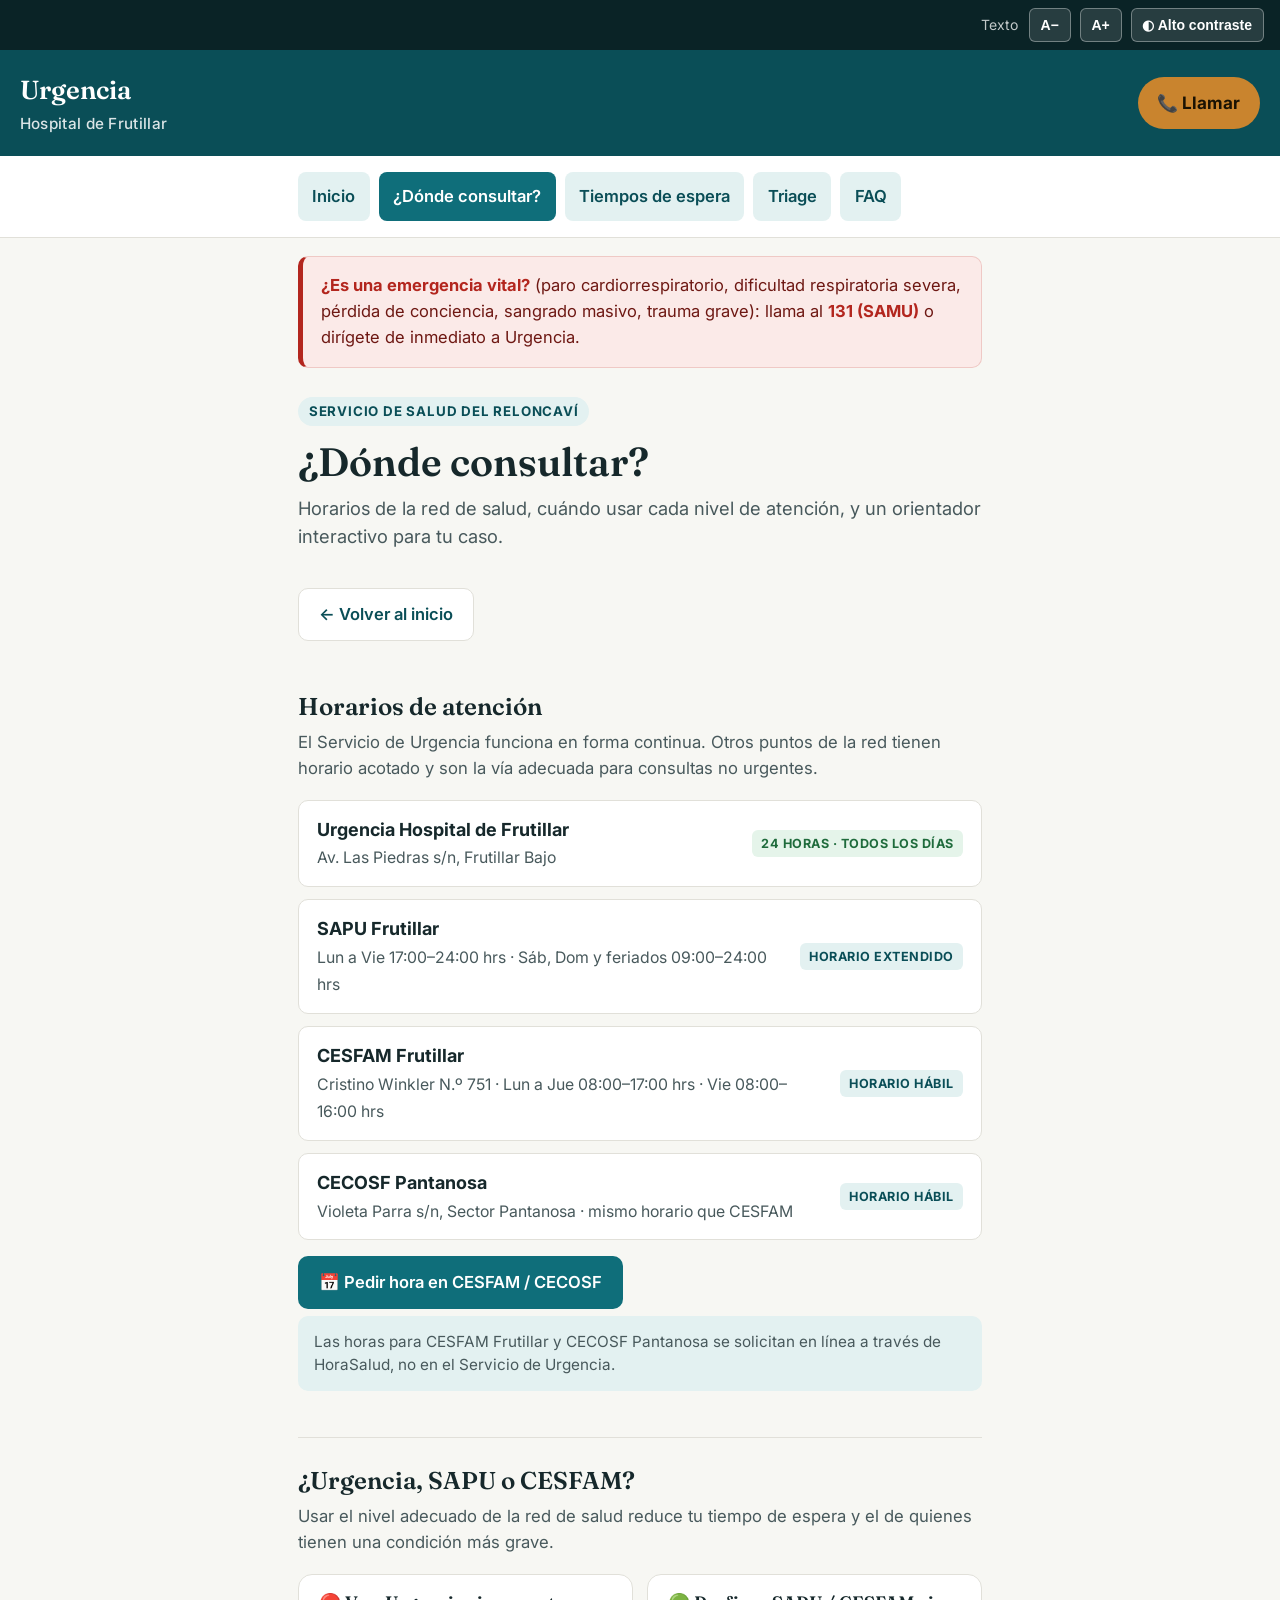
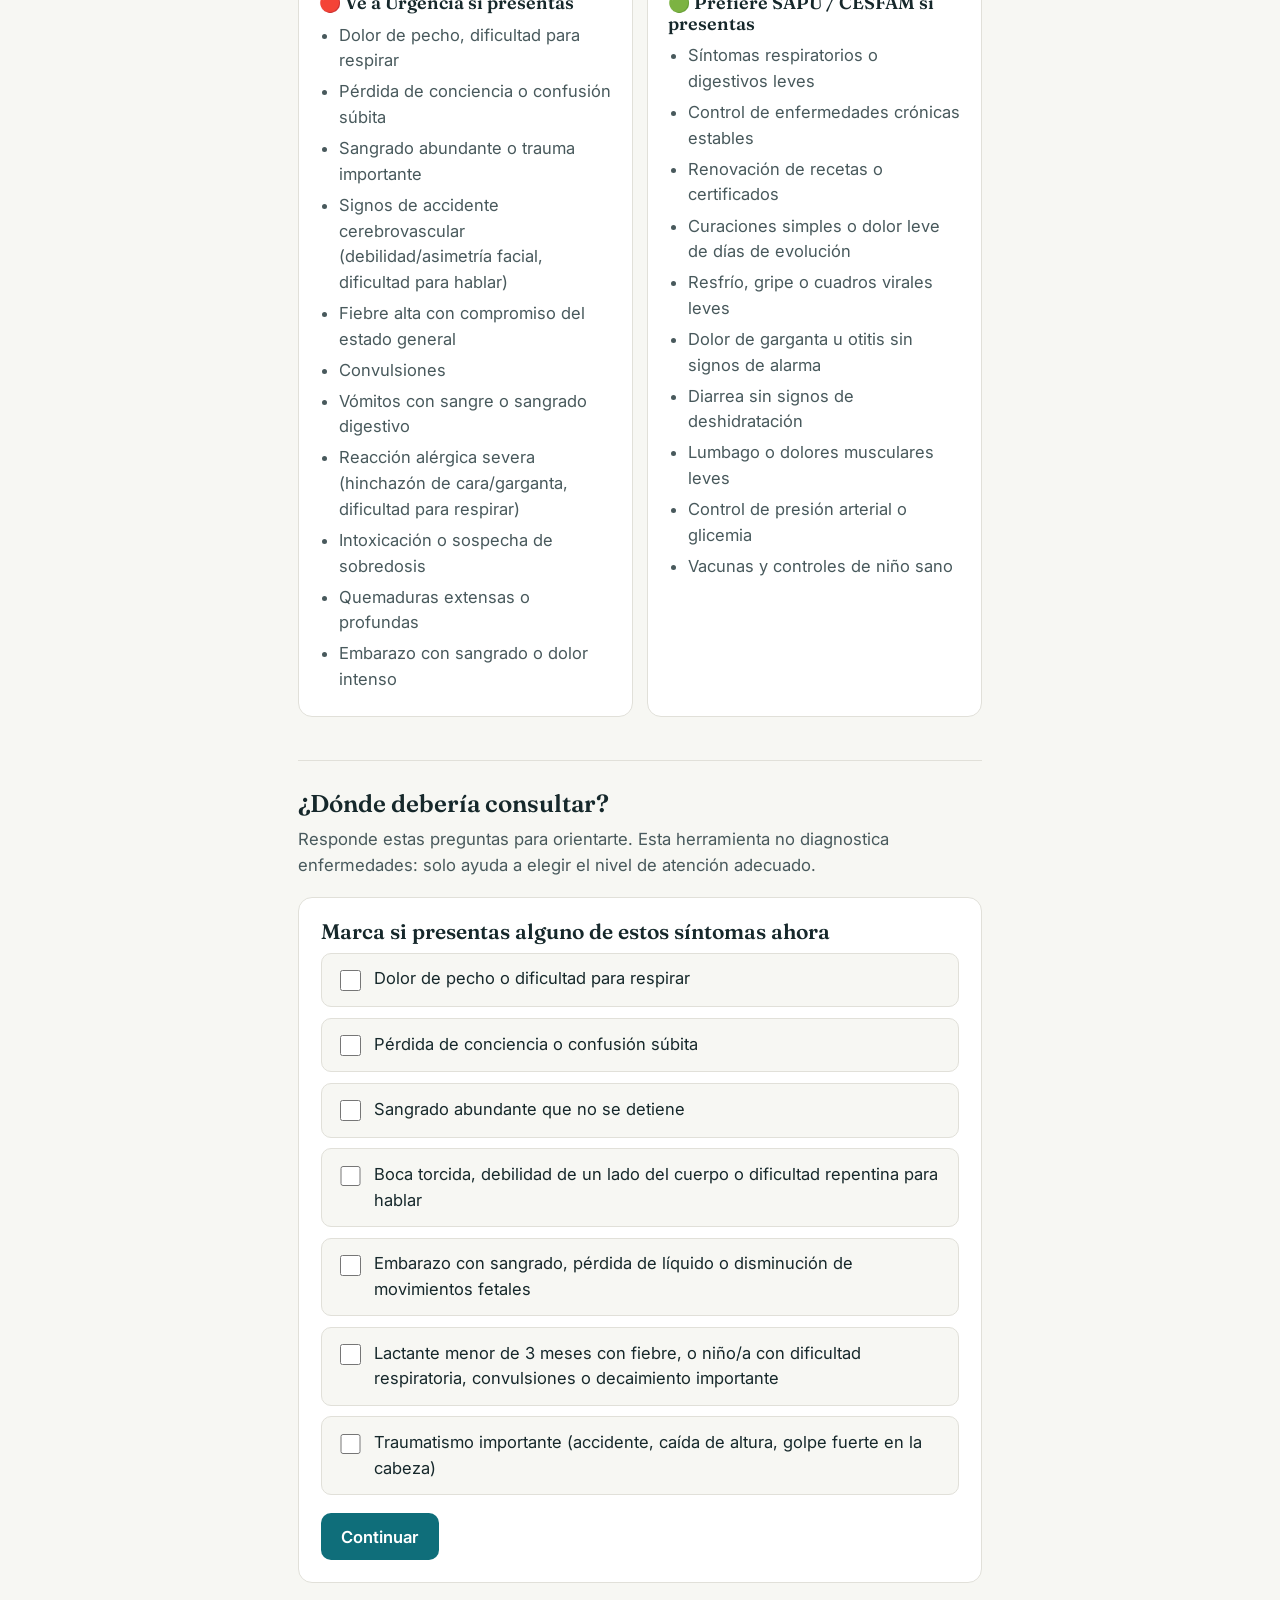
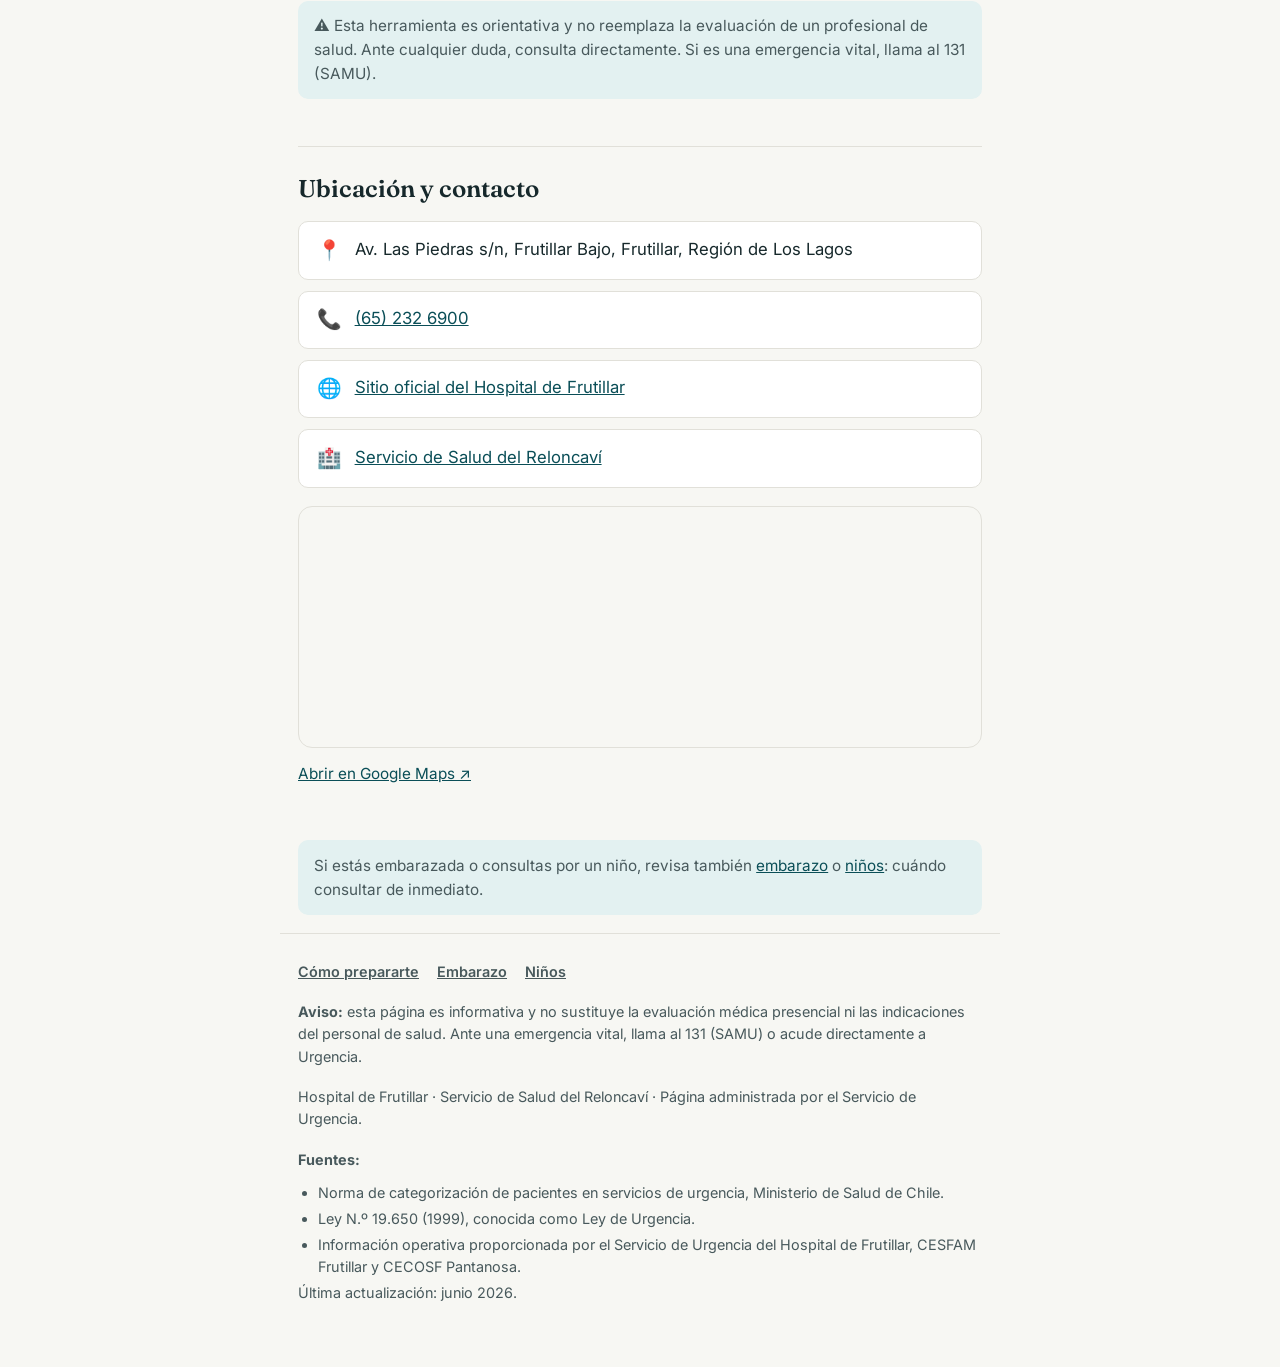
==== donde-consultar.html @ 8346b245 "Add files via upload" ====
<!DOCTYPE html>
<html lang="es">
<head>
<meta charset="UTF-8">
<meta name="viewport" content="width=device-width, initial-scale=1, viewport-fit=cover">
<title>¿Dónde consultar? · Urgencia Hospital de Frutillar</title>
<meta name="description" content="Horarios de Urgencia, SAPU, CESFAM y CECOSF en Frutillar, cuándo elegir cada uno, y un orientador interactivo para saber dónde consultar.">
<meta name="theme-color" content="#0F6E7A">
<link rel="canonical" href="https://urgenciasapp.github.io/urgencias/donde-consultar.html">

<meta property="og:type" content="website">
<meta property="og:site_name" content="Urgencia Hospital de Frutillar">
<meta property="og:title" content="¿Dónde consultar? · Urgencia Hospital de Frutillar">
<meta property="og:description" content="Horarios de Urgencia, SAPU, CESFAM y CECOSF en Frutillar, cuándo elegir cada uno, y un orientador interactivo.">
<meta property="og:url" content="https://urgenciasapp.github.io/urgencias/donde-consultar.html">
<meta property="og:locale" content="es_CL">

<meta name="twitter:card" content="summary">
<meta name="twitter:title" content="¿Dónde consultar? · Urgencia Hospital de Frutillar">
<meta name="twitter:description" content="Horarios y orientador interactivo para saber dónde consultar.">

<link rel="icon" href="favicon.ico">
<link rel="apple-touch-icon" href="img/apple-touch-icon.png">
<link rel="manifest" href="manifest.webmanifest">

<link rel="preconnect" href="https://fonts.googleapis.com">
<link rel="preconnect" href="https://fonts.gstatic.com" crossorigin>
<link rel="preload" as="style" href="https://fonts.googleapis.com/css2?family=Fraunces:opsz,wght@9..144,500;9..144,600;9..144,700&family=Inter:wght@400;500;600;700&display=swap">
<link rel="stylesheet" href="https://fonts.googleapis.com/css2?family=Fraunces:opsz,wght@9..144,500;9..144,600;9..144,700&family=Inter:wght@400;500;600;700&display=swap" media="print" onload="this.media='all'">
<noscript><link rel="stylesheet" href="https://fonts.googleapis.com/css2?family=Fraunces:opsz,wght@9..144,500;9..144,600;9..144,700&family=Inter:wght@400;500;600;700&display=swap"></noscript>

<link rel="stylesheet" href="css/styles.css">

<script type="application/ld+json">
{
  "@context": "https://schema.org",
  "@type": "Hospital",
  "name": "Hospital de Frutillar",
  "url": "https://urgenciasapp.github.io/urgencias/donde-consultar.html",
  "telephone": "+56652326900",
  "address": {
    "@type": "PostalAddress",
    "streetAddress": "Av. Las Piedras s/n",
    "addressLocality": "Frutillar",
    "addressRegion": "Los Lagos",
    "addressCountry": "CL"
  }
}
</script>
</head>
<body>

<a class="skip-link" href="#contenido">Saltar al contenido</a>

<header>
  <div class="a11y-bar" role="region" aria-label="Opciones de accesibilidad">
    <span class="a11y-label">Texto</span>
    <button type="button" id="a11y-dec" aria-label="Disminuir tamaño del texto">A−</button>
    <button type="button" id="a11y-inc" aria-label="Aumentar tamaño del texto">A+</button>
    <button type="button" id="a11y-contrast" aria-pressed="false">◐ Alto contraste</button>
  </div>

  <div class="topbar">
    <a class="brand" href="index.html">Urgencia<small>Hospital de Frutillar</small></a>
    <a class="call-btn" href="tel:+56652326900" aria-label="Llamar a Urgencia Hospital de Frutillar">📞 Llamar</a>
  </div>

  <nav class="mainnav" aria-label="Navegación principal">
    <div class="nav-inner">
      <span class="nav-label">Menú</span>
      <button type="button" class="nav-toggle" id="nav-toggle" aria-expanded="false" aria-controls="nav-menu" aria-label="Abrir menú de navegación">
        <span class="nav-toggle-bar"></span><span class="nav-toggle-bar"></span><span class="nav-toggle-bar"></span>
      </button>
      <ul class="nav-menu" id="nav-menu">
        <li><a href="index.html">Inicio</a></li>
        <li><a href="donde-consultar.html">¿Dónde consultar?</a></li>
        <li><a href="tiempos-espera.html">Tiempos de espera</a></li>
        <li><a href="triage.html">Triage</a></li>
        <li><a href="faq.html">FAQ</a></li>
      </ul>
    </div>
  </nav>
</header>

<div class="site-alert">
  <div class="alert">
    <strong>¿Es una emergencia vital?</strong> (paro cardiorrespiratorio, dificultad respiratoria severa, pérdida de conciencia, sangrado masivo, trauma grave): llama al <strong>131 (SAMU)</strong> o dirígete de inmediato a Urgencia.
  </div>
</div>

<main id="contenido">

  <div class="page-head reveal">
    <span class="eyebrow">Servicio de Salud del Reloncaví</span>
    <h1>¿Dónde consultar?</h1>
    <p class="subtitle">Horarios de la red de salud, cuándo usar cada nivel de atención, y un orientador interactivo para tu caso.</p>
  </div>
  <a class="btn btn-secondary back-home" href="index.html">← Volver al inicio</a>

  <!-- HORARIOS -->
  <section id="horarios" class="reveal">
    <div class="section-head">
      <h2>Horarios de atención</h2>
      <p class="desc">El Servicio de Urgencia funciona en forma continua. Otros puntos de la red tienen horario acotado y son la vía adecuada para consultas no urgentes.</p>
    </div>
    <div class="hours-grid">
      <div class="hours-row">
        <div><strong>Urgencia Hospital de Frutillar</strong><br><span style="color:var(--ink-soft); font-size:.88rem;">Av. Las Piedras s/n, Frutillar Bajo</span></div>
        <span class="tag tag-open">24 horas · todos los días</span>
      </div>
      <div class="hours-row">
        <div><strong>SAPU Frutillar</strong><br><span style="color:var(--ink-soft); font-size:.88rem;">Lun a Vie 17:00–24:00 hrs · Sáb, Dom y feriados 09:00–24:00 hrs</span></div>
        <span class="tag tag-info">Horario extendido</span>
      </div>
      <div class="hours-row">
        <div><strong>CESFAM Frutillar</strong><br><span style="color:var(--ink-soft); font-size:.88rem;">Cristino Winkler N.º 751 · Lun a Jue 08:00–17:00 hrs · Vie 08:00–16:00 hrs</span></div>
        <span class="tag tag-info">Horario hábil</span>
      </div>
      <div class="hours-row">
        <div><strong>CECOSF Pantanosa</strong><br><span style="color:var(--ink-soft); font-size:.88rem;">Violeta Parra s/n, Sector Pantanosa · mismo horario que CESFAM</span></div>
        <span class="tag tag-info">Horario hábil</span>
      </div>
    </div>
    <a class="btn btn-primary" href="https://horasalud.cl/web/portal/" target="_blank" rel="noopener" style="margin-top:.9rem;">📅 Pedir hora en CESFAM / CECOSF</a>
    <p class="note">Las horas para CESFAM Frutillar y CECOSF Pantanosa se solicitan en línea a través de HoraSalud, no en el Servicio de Urgencia.</p>
  </section>

  <!-- CUÁNDO CONSULTAR CADA NIVEL -->
  <section id="comparativa" class="reveal">
    <div class="section-head">
      <h2>¿Urgencia, SAPU o CESFAM?</h2>
      <p class="desc">Usar el nivel adecuado de la red de salud reduce tu tiempo de espera y el de quienes tienen una condición más grave.</p>
    </div>
    <div class="compare">
      <article class="card">
        <h3>🔴 Ve a Urgencia si presentas</h3>
        <ul>
          <li>Dolor de pecho, dificultad para respirar</li>
          <li>Pérdida de conciencia o confusión súbita</li>
          <li>Sangrado abundante o trauma importante</li>
          <li>Signos de accidente cerebrovascular (debilidad/asimetría facial, dificultad para hablar)</li>
          <li>Fiebre alta con compromiso del estado general</li>
          <li>Convulsiones</li>
          <li>Vómitos con sangre o sangrado digestivo</li>
          <li>Reacción alérgica severa (hinchazón de cara/garganta, dificultad para respirar)</li>
          <li>Intoxicación o sospecha de sobredosis</li>
          <li>Quemaduras extensas o profundas</li>
          <li>Embarazo con sangrado o dolor intenso</li>
        </ul>
      </article>
      <article class="card">
        <h3>🟢 Prefiere SAPU / CESFAM si presentas</h3>
        <ul>
          <li>Síntomas respiratorios o digestivos leves</li>
          <li>Control de enfermedades crónicas estables</li>
          <li>Renovación de recetas o certificados</li>
          <li>Curaciones simples o dolor leve de días de evolución</li>
          <li>Resfrío, gripe o cuadros virales leves</li>
          <li>Dolor de garganta u otitis sin signos de alarma</li>
          <li>Diarrea sin signos de deshidratación</li>
          <li>Lumbago o dolores musculares leves</li>
          <li>Control de presión arterial o glicemia</li>
          <li>Vacunas y controles de niño sano</li>
        </ul>
      </article>
    </div>
  </section>

  <!-- ORIENTADOR INTERACTIVO -->
  <section id="orientador" class="reveal">
    <div class="section-head">
      <h2>¿Dónde debería consultar?</h2>
      <p class="desc">Responde estas preguntas para orientarte. Esta herramienta no diagnostica enfermedades: solo ayuda a elegir el nivel de atención adecuado.</p>
    </div>

    <div class="orientador-box" id="orientador-box" aria-live="polite">

      <div class="orientador-step" id="ori-step-1">
        <h3 tabindex="-1">Marca si presentas alguno de estos síntomas ahora</h3>
        <fieldset class="ori-checks">
          <legend class="sr-only">Señales de alarma</legend>
          <label><input type="checkbox" name="alarma" value="dolor-pecho"> Dolor de pecho o dificultad para respirar</label>
          <label><input type="checkbox" name="alarma" value="conciencia"> Pérdida de conciencia o confusión súbita</label>
          <label><input type="checkbox" name="alarma" value="sangrado"> Sangrado abundante que no se detiene</label>
          <label><input type="checkbox" name="alarma" value="acv"> Boca torcida, debilidad de un lado del cuerpo o dificultad repentina para hablar</label>
          <label><input type="checkbox" name="alarma" value="embarazo"> Embarazo con sangrado, pérdida de líquido o disminución de movimientos fetales</label>
          <label><input type="checkbox" name="alarma" value="lactante"> Lactante menor de 3 meses con fiebre, o niño/a con dificultad respiratoria, convulsiones o decaimiento importante</label>
          <label><input type="checkbox" name="alarma" value="trauma"> Traumatismo importante (accidente, caída de altura, golpe fuerte en la cabeza)</label>
        </fieldset>
        <button type="button" class="btn btn-primary" id="ori-continue-1">Continuar</button>
      </div>

      <div class="orientador-step" id="ori-step-2" hidden>
        <h3 tabindex="-1">¿Tus síntomas comenzaron hace poco (últimas 24–48 horas) y te preocupan, aunque no sean graves?</h3>
        <div class="ori-actions">
          <button type="button" class="btn btn-secondary ori-answer" data-q="2" data-a="si">Sí</button>
          <button type="button" class="btn btn-secondary ori-answer" data-q="2" data-a="no">No</button>
        </div>
      </div>

      <div class="orientador-step" id="ori-step-3" hidden>
        <h3 tabindex="-1">¿Necesitas un control de un problema de salud que ya conoces, una receta, un certificado o una vacuna?</h3>
        <div class="ori-actions">
          <button type="button" class="btn btn-secondary ori-answer" data-q="3" data-a="si">Sí</button>
          <button type="button" class="btn btn-secondary ori-answer" data-q="3" data-a="no">No</button>
        </div>
      </div>

      <div class="orientador-result" id="ori-result" hidden>
        <div class="ori-result-card" id="ori-result-card" tabindex="-1"></div>
        <button type="button" class="btn btn-secondary" id="ori-restart">Volver a empezar</button>
      </div>

    </div>
    <p class="note" style="margin-top:1rem;">⚠️ Esta herramienta es orientativa y no reemplaza la evaluación de un profesional de salud. Ante cualquier duda, consulta directamente. Si es una emergencia vital, llama al 131 (SAMU).</p>
  </section>

  <!-- CONTACTO -->
  <section id="contacto" class="reveal">
    <div class="section-head">
      <h2>Ubicación y contacto</h2>
    </div>
    <ul class="contact-list">
      <li><span class="ico">📍</span><span>Av. Las Piedras s/n, Frutillar Bajo, Frutillar, Región de Los Lagos</span></li>
      <li><span class="ico">📞</span><span><a href="tel:+56652326900">(65) 232 6900</a></span></li>
      <li><span class="ico">🌐</span><span><a href="http://hospitaldefrutillar.wixsite.com/salud" target="_blank" rel="noopener">Sitio oficial del Hospital de Frutillar</a></span></li>
      <li><span class="ico">🏥</span><span><a href="https://ssrelon.redsalud.gob.cl" target="_blank" rel="noopener">Servicio de Salud del Reloncaví</a></span></li>
    </ul>
    <div class="map-frame">
      <iframe loading="lazy" referrerpolicy="no-referrer-when-downgrade"
        src="https://maps.google.com/maps?q=Hospital%20de%20Frutillar%2C%20Av.%20Las%20Piedras%2C%20Frutillar&z=15&output=embed"
        title="Mapa de ubicación del Hospital de Frutillar"></iframe>
    </div>
    <a href="https://www.google.com/maps/search/?api=1&query=Hospital+de+Frutillar" target="_blank" rel="noopener" style="font-size:.85rem;">Abrir en Google Maps ↗</a>
  </section>

  <p class="note" style="margin-top:1.4rem;">Si estás embarazada o consultas por un niño, revisa también <a href="embarazo.html">embarazo</a> o <a href="pediatria.html">niños</a>: cuándo consultar de inmediato.</p>

</main>

<footer>
  <ul class="footer-nav">
    <li><a href="prepararse.html">Cómo prepararte</a></li>
    <li><a href="embarazo.html">Embarazo</a></li>
    <li><a href="pediatria.html">Niños</a></li>
  </ul>
  <p><strong>Aviso:</strong> esta página es informativa y no sustituye la evaluación médica presencial ni las indicaciones del personal de salud. Ante una emergencia vital, llama al 131 (SAMU) o acude directamente a Urgencia.</p>
  <p>Hospital de Frutillar · Servicio de Salud del Reloncaví · Página administrada por el Servicio de Urgencia.</p>
  <p style="margin-bottom:.3rem;"><strong>Fuentes:</strong></p>
  <ul class="sources">
    <li>Norma de categorización de pacientes en servicios de urgencia, Ministerio de Salud de Chile.</li>
    <li>Ley N.º 19.650 (1999), conocida como Ley de Urgencia.</li>
    <li>Información operativa proporcionada por el Servicio de Urgencia del Hospital de Frutillar, CESFAM Frutillar y CECOSF Pantanosa.</li>
  </ul>
  <p>Última actualización: junio 2026.</p>
</footer>

<script src="js/main.js"></script>
</body>
</html>
---- css/styles.css ----
/* =====================================================================
   Urgencia · Hospital de Frutillar — styles.css
   Hoja de estilos única, compartida por todas las páginas del sitio.
   Sin frameworks. Variables CSS para theming y modo de alto contraste.
   ===================================================================== */

/* ---------- Variables y reset base ---------- */
:root{
  --bg:#F7F7F3;
  --surface:#FFFFFF;
  --ink:#16282B;
  --ink-soft:#48595C;
  --primary:#0F6E7A;
  --primary-dark:#0A4E57;
  --primary-tint:#E3F1F1;
  --accent:#C9842E;
  --accent-tint:#F8EBD8;
  --danger:#B3261E;
  --danger-tint:#FBEAE8;
  --line:#E1E0D9;
  --radius:14px;
  --maxw:720px;
  font-size:17px;
}
*{box-sizing:border-box;}
html{scroll-behavior:smooth;}
@media (prefers-reduced-motion: reduce){
  html{scroll-behavior:auto;}
  *{animation:none !important; transition:none !important;}
}
body{
  margin:0;
  background:var(--bg);
  color:var(--ink);
  font-family:'Inter',system-ui,-apple-system,Segoe UI,Roboto,sans-serif;
  line-height:1.55;
  -webkit-font-smoothing:antialiased;
}
h1,h2,h3{
  font-family:'Fraunces',Georgia,serif;
  font-weight:600;
  line-height:1.15;
  margin:0 0 .5rem;
  color:var(--ink);
}
p{margin:0 0 1rem;}
a{color:var(--primary-dark);}
ul{margin:0; padding:0;}
img{max-width:100%; display:block;}

/* ---------- Accesibilidad: utilitarios y foco ---------- */
.sr-only{position:absolute; width:1px; height:1px; padding:0; margin:-1px; overflow:hidden; clip:rect(0,0,0,0); white-space:nowrap; border:0;}
.skip-link{
  position:absolute; left:-999px; top:0;
  background:var(--ink); color:#fff; padding:.6rem 1rem; z-index:200;
}
.skip-link:focus{left:.5rem; top:.5rem;}
*:focus-visible{outline:3px solid var(--accent); outline-offset:2px; border-radius:4px;}

/* ---------- Barra de accesibilidad (tamaño de texto / contraste) ---------- */
.a11y-bar{
  display:flex; align-items:center; gap:.5rem; justify-content:flex-end;
  background:#0A2326; color:#fff; padding:.45rem .9rem; font-size:.78rem;
}
.a11y-bar .a11y-label{opacity:.75; margin-right:.1rem;}
.a11y-bar button{
  background:rgba(255,255,255,.12); color:#fff; border:1px solid rgba(255,255,255,.35);
  border-radius:6px; padding:.35rem .6rem; font-size:.78rem; font-weight:600; cursor:pointer;
  min-height:34px;
}
.a11y-bar button[aria-pressed="true"]{background:var(--accent); color:#1A1203; border-color:var(--accent);}

/* ---------- Barra superior (marca + botón de llamada) ---------- */
.topbar{
  position:sticky; top:0; z-index:100;
  background:var(--primary-dark);
  color:#fff;
  display:flex; align-items:center; justify-content:space-between;
  padding:1.1rem 1.1rem;
  gap:.75rem;
}
.topbar .brand{
  font-family:'Fraunces',serif; font-weight:600; font-size:1.45rem;
  white-space:nowrap; overflow:hidden; text-overflow:ellipsis;
  color:#fff; text-decoration:none; display:block;
}
.topbar .brand small{display:block; font-family:'Inter',sans-serif; font-weight:500; font-size:.85rem; opacity:.85; letter-spacing:.02em; margin-top:.1rem;}
.call-btn{
  display:inline-flex; align-items:center; gap:.4rem;
  background:var(--accent); color:#1A1203;
  font-weight:700; font-size:.95rem;
  padding:.7rem 1.1rem; border-radius:999px;
  text-decoration:none; white-space:nowrap;
  min-height:46px; flex-shrink:0;
}
.call-btn:active{transform:scale(.97);}

/* ---------- Navegación principal (con menú hamburguesa) ---------- */
.mainnav{
  background:var(--surface);
  border-bottom:1px solid var(--line);
  position:sticky; top:84px; z-index:90;
}
.nav-inner{
  max-width:var(--maxw); margin:0 auto; padding:.5rem 1rem;
  display:flex; align-items:center; justify-content:space-between;
  position:relative;
}
.nav-toggle{
  display:flex; flex-direction:column; gap:4px; justify-content:center; align-items:center;
  width:40px; height:40px; background:none; border:1px solid var(--line); border-radius:8px; cursor:pointer;
}
.nav-toggle-bar{width:20px; height:2px; background:var(--ink); border-radius:2px;}
.nav-label{font-size:.85rem; font-weight:600; color:var(--ink-soft);}
.nav-menu{
  list-style:none; margin:0; padding:0;
  display:none; flex-direction:column; gap:.4rem;
  position:absolute; left:0; right:0; top:100%;
  background:var(--surface); border-bottom:1px solid var(--line);
  padding:.6rem 1rem 1rem; box-shadow:0 8px 16px rgba(0,0,0,.06);
}
.nav-menu.open{display:flex;}
.nav-menu a{
  display:block; padding:.65rem .8rem; border-radius:8px;
  background:var(--primary-tint); color:var(--primary-dark);
  font-weight:600; font-size:.92rem; text-decoration:none;
}
.nav-menu a.active{background:var(--primary); color:#fff;}

/* ---------- Aviso de emergencia (presente en todas las páginas) ---------- */
.site-alert{max-width:var(--maxw); margin:0 auto; padding:1rem 1rem 0;}
.alert{
  background:var(--danger-tint); border:1px solid #EFC9C5;
  border-left:5px solid var(--danger);
  border-radius:10px; padding:.9rem 1rem; font-size:.92rem;
  color:#6E1813;
}
.alert strong{color:var(--danger);}

/* ---------- Contenedor principal ---------- */
main{max-width:var(--maxw); margin:0 auto; padding:0 1rem;}

/* ---------- Encabezado de página (eyebrow + h1 + subtítulo) ---------- */
.page-head{padding:1.6rem 0 .9rem;}
.eyebrow{
  display:inline-block; font-size:.74rem; font-weight:700;
  letter-spacing:.06em; text-transform:uppercase;
  color:var(--primary-dark); background:var(--primary-tint);
  padding:.25rem .6rem; border-radius:999px; margin-bottom:.7rem;
}
.page-head h1{font-size:1.75rem;}
.page-head .subtitle{color:var(--ink-soft); font-size:1.02rem; margin-bottom:.9rem;}
.quick-actions{display:flex; flex-wrap:wrap; gap:.6rem; margin-bottom:1.1rem;}
.btn{
  display:inline-flex; align-items:center; gap:.4rem;
  min-height:46px; padding:.7rem 1.1rem; border-radius:10px;
  font-weight:600; font-size:.92rem; text-decoration:none;
  border:1px solid transparent; cursor:pointer; font-family:'Inter',sans-serif;
}
.btn-primary{background:var(--primary); color:#fff;}
.btn-secondary{background:var(--surface); color:var(--primary-dark); border:1px solid var(--line);}
.back-home{margin:.3rem 0 1.3rem;}

/* ---------- Secciones y tarjetas genéricas ---------- */
section{padding:1.6rem 0; border-top:1px solid var(--line); scroll-margin-top:132px;}
section:first-of-type{border-top:none;}
.section-head{margin-bottom:1rem;}
.section-head h2{font-size:1.35rem;}
.section-head .desc{color:var(--ink-soft); font-size:.93rem; margin:0;}
.section-flush{border-top:none; padding-top:0;}

.card{
  background:var(--surface); border:1px solid var(--line); border-radius:var(--radius);
  padding:1rem 1.1rem; margin-bottom:.8rem;
}
.card ul{margin:.4rem 0 0; padding-left:1.1rem; font-size:.9rem; color:var(--ink-soft);}
.card li{margin-bottom:.3rem;}

/* Animación de aparición al hacer scroll */
.reveal{opacity:0; transform:translateY(14px); transition:opacity .5s ease, transform .5s ease;}
.reveal.is-visible{opacity:1; transform:none;}

/* Hover sutil solo en dispositivos con puntero real (evita estados "pegados" en touch) */
@media (hover:hover){
  .card:hover, .triage-card:hover, .hours-row:hover, .contact-list li:hover, .bring-card:hover, .portal-card:hover{
    box-shadow:0 6px 16px rgba(0,0,0,.08); transform:translateY(-1px);
  }
}
.card, .triage-card, .hours-row, .contact-list li, .bring-card, .portal-card{transition:box-shadow .2s ease, transform .2s ease;}

/* ---------- Tarjetas de la portada (index.html) ---------- */
.portal-cards{display:grid; grid-template-columns:1fr; gap:1rem; margin:1.2rem 0;}
.portal-card{
  background:var(--surface); border:1px solid var(--line); border-radius:var(--radius);
  padding:1.3rem 1.2rem; display:flex; flex-direction:column; gap:.4rem;
}
.portal-card .portal-ico{font-size:2rem;}
.portal-card h2{font-size:1.1rem; margin:0;}
.portal-card p{font-size:.9rem; color:var(--ink-soft); margin:0 0 .3rem; flex-grow:1;}
.portal-card .btn{align-self:flex-start;}
.about-site{font-size:.95rem;}
.about-site .more-links{font-size:.88rem;}

/* ---------- Horarios ---------- */
.hours-grid{display:grid; gap:.7rem;}
.hours-row{
  display:flex; justify-content:space-between; align-items:center; gap:.8rem;
  background:var(--surface); border:1px solid var(--line); border-radius:10px;
  padding:.8rem 1rem;
}
.hours-row .tag{
  font-size:.7rem; font-weight:700; text-transform:uppercase; letter-spacing:.04em;
  padding:.2rem .5rem; border-radius:6px; flex-shrink:0;
}
.tag-open{background:#E5F4EA; color:#1F6B3C;}
.tag-info{background:var(--primary-tint); color:var(--primary-dark);}

/* ---------- Mini-infografía de triage ---------- */
.mini-flow{display:flex; flex-direction:column; align-items:center; gap:.25rem; margin-bottom:1.2rem;}
.mini-step{
  display:block; width:100%; max-width:300px; text-align:center;
  font-weight:600; font-size:.85rem; padding:.55rem .8rem; border-radius:8px;
  background:var(--primary-tint); color:var(--primary-dark);
}
.mini-arrow{color:var(--ink-soft); font-size:.95rem; line-height:1;}
.mini-c1{background:#FDEAEA; color:#8C1116;}
.mini-c2{background:#FDEEE3; color:#8A4209;}
.mini-c3{background:#FBF3D9; color:#6B5300;}
.mini-c4{background:#E7F5EC; color:#1F6B3C;}
.mini-c5{background:#E8F1FB; color:#1B4E8C;}

/* ---------- Tarjetas de categorización (triage) ---------- */
.triage-card{
  position:relative; overflow:hidden;
  display:flex; gap:.9rem; align-items:flex-start;
  border-radius:var(--radius); padding:1rem 1.1rem 1rem 1.2rem;
  margin-bottom:.8rem; border:1px solid var(--line); border-left-width:7px;
}
.triage-card .code{
  font-family:'Fraunces',serif; font-weight:700; font-size:2.1rem;
  line-height:1; flex-shrink:0; width:3.1rem; text-align:center;
}
.triage-card .body h3{font-size:1rem; margin-bottom:.15rem;}
.triage-card .meta{font-size:.78rem; font-weight:700; text-transform:uppercase; letter-spacing:.03em; margin-bottom:.35rem;}
.triage-card .examples{font-size:.86rem; color:var(--ink-soft); margin:0;}
.triage-card.c1{border-left-color:#D7263D; background:#FDEAEA;}
.triage-card.c1 .code, .triage-card.c1 .meta{color:#8C1116;}
.triage-card.c2{border-left-color:#E8732A; background:#FDEEE3;}
.triage-card.c2 .code, .triage-card.c2 .meta{color:#8A4209;}
.triage-card.c3{border-left-color:#E8B92E; background:#FBF3D9;}
.triage-card.c3 .code, .triage-card.c3 .meta{color:#6B5300;}
.triage-card.c4{border-left-color:#3FA86B; background:#E7F5EC;}
.triage-card.c4 .code, .triage-card.c4 .meta{color:#1F6B3C;}
.triage-card.c5{border-left-color:#4F8FD1; background:#E8F1FB;}
.triage-card.c5 .code, .triage-card.c5 .meta{color:#1B4E8C;}

.note{
  font-size:.85rem; color:var(--ink-soft); background:var(--primary-tint);
  border-radius:10px; padding:.75rem .9rem; margin-top:.4rem;
}
.note.warn{background:var(--accent-tint); color:#5A3D0E;}

/* ---------- Flujo de atención (línea de tiempo) ---------- */
.flow-list{list-style:none; margin:0; padding:0;}
.flow-list li{display:flex; gap:.9rem; align-items:flex-start; padding:.5rem 0 1.15rem; position:relative;}
.flow-list li:not(:last-child)::before{
  content:""; position:absolute; left:1.1rem; top:2.5rem; bottom:-.1rem; width:2px; background:var(--line);
}
.flow-ico{
  width:2.2rem; height:2.2rem; flex-shrink:0; border-radius:50%;
  background:var(--primary-tint); color:var(--primary-dark);
  display:flex; align-items:center; justify-content:center; font-size:1.1rem; z-index:1;
}
.flow-list strong{font-size:.95rem;}
.flow-list p{margin:.15rem 0 0; font-size:.86rem; color:var(--ink-soft);}

/* ---------- Qué traer ---------- */
.bring-grid{display:grid; grid-template-columns:repeat(2,1fr); gap:.7rem;}
.bring-card{background:var(--surface); border:1px solid var(--line); border-radius:var(--radius); padding:.95rem .8rem; text-align:center;}
.bring-card h3{font-size:.85rem; margin:.35rem 0 .25rem;}
.bring-card p{font-size:.76rem; color:var(--ink-soft); margin:0;}
.bring-ico{font-size:1.6rem; display:block;}

/* ---------- Comparativa "¿dónde consultar?" ---------- */
.compare{display:grid; gap:.8rem;}
.compare .card h3{font-size:1rem; display:flex; align-items:center; gap:.4rem;}
.compare ul{margin:.4rem 0 0; padding-left:1.1rem; font-size:.92rem; color:var(--ink-soft);}
.compare li{margin-bottom:.3rem;}

/* ---------- Acordeones: señales de alarma y FAQ ---------- */
details{
  background:var(--surface); border:1px solid var(--line); border-radius:10px;
  padding:.2rem .9rem; margin-bottom:.6rem;
}
summary{
  cursor:pointer; list-style:none; padding:.85rem 1.8rem .85rem 0;
  font-weight:600; font-size:.96rem; position:relative;
}
summary::-webkit-details-marker{display:none;}
summary::after{
  content:"⌄"; position:absolute; right:0; top:.7rem;
  font-size:1.2rem; color:var(--primary); font-weight:700;
  transition:transform .2s ease; display:inline-block;
}
details[open] summary::after{transform:rotate(180deg);}
details p, details ul{font-size:.91rem; color:var(--ink-soft); padding-bottom:.8rem; margin:0;}
details ul{padding-left:1.1rem;}
details.alarm{border-left:4px solid var(--danger);}
details.alarm summary{color:#6E1813;}

/* ---------- Orientador interactivo ---------- */
.orientador-box{background:var(--surface); border:1px solid var(--line); border-radius:var(--radius); padding:1.2rem;}
.ori-checks{display:grid; gap:.6rem; border:0; padding:0; margin:0 0 1rem;}
.ori-checks label{
  display:flex; align-items:flex-start; gap:.6rem; font-size:.92rem;
  background:var(--bg); border:1px solid var(--line); border-radius:10px;
  padding:.7rem .8rem; cursor:pointer;
}
.ori-checks input{margin-top:.2rem; width:1.15rem; height:1.15rem; flex-shrink:0;}
.ori-actions{display:flex; gap:.6rem; margin-top:.8rem; flex-wrap:wrap;}
.ori-result-card{border-radius:var(--radius); padding:1.1rem; border:1px solid var(--line); margin-bottom:.9rem;}
.ori-result-card h3{margin-bottom:.5rem;}
.ori-result-card .ori-disclaimer{font-size:.8rem; color:var(--ink-soft); margin:.7rem 0 0; border-top:1px solid var(--line); padding-top:.6rem;}
.ori-urgencia{background:#FDEAEA; border-color:#D7263D;}
.ori-sapu{background:#FDEEE3; border-color:#E8732A;}
.ori-cesfam{background:#E7F5EC; border-color:#3FA86B;}
.ori-programada{background:#E8F1FB; border-color:#4F8FD1;}

/* ---------- Contacto ---------- */
.contact-list{list-style:none; margin:0 0 1rem; padding:0; display:grid; gap:.6rem;}
.contact-list li{
  display:flex; gap:.7rem; align-items:flex-start;
  background:var(--surface); border:1px solid var(--line); border-radius:10px;
  padding:.8rem 1rem; font-size:.93rem;
}
.contact-list .ico{font-size:1.1rem; line-height:1.4;}
.map-frame{
  border:1px solid var(--line); border-radius:var(--radius); overflow:hidden; margin-bottom:.6rem;
}
.map-frame iframe{width:100%; height:240px; border:0; display:block;}

/* ---------- Footer ---------- */
footer{
  border-top:1px solid var(--line); margin-top:1rem;
  padding:1.5rem 1rem 2.5rem; font-size:.8rem; color:var(--ink-soft);
  max-width:var(--maxw); margin-left:auto; margin-right:auto;
}
footer a{color:var(--ink-soft);}
footer .sources{margin:.6rem 0 0; padding-left:1.1rem;}
footer .sources li{margin-bottom:.2rem;}
footer .footer-nav{list-style:none; display:flex; flex-wrap:wrap; gap:.5rem 1rem; margin:0 0 1rem; padding:0;}
footer .footer-nav a{font-weight:600;}

/* ---------- Responsive (escritorio) ---------- */
@media (min-width:700px){
  :root{font-size:18px;}
  .page-head h1{font-size:2.2rem;}
  .compare{grid-template-columns:1fr 1fr;}
  .bring-grid{grid-template-columns:repeat(3,1fr);}
  .portal-cards{grid-template-columns:1fr 1fr;}
  .nav-toggle{display:none;}
  .nav-label{display:none;}
  .nav-menu{
    display:flex; flex-direction:row; position:static; padding:.4rem 0; border-bottom:0;
    box-shadow:none; gap:.5rem; flex-wrap:wrap;
  }
}

/* =====================================================================
   Modo de alto contraste (activado con la clase .hc en <html>)
   Redefine las variables: la mayoría de los componentes se adaptan solos
   porque consumen var(--bg), var(--surface), var(--ink), etc.
   ===================================================================== */
html.hc{
  --bg:#000000;
  --surface:#000000;
  --ink:#FFFFFF;
  --ink-soft:#F2F2F2;
  --primary:#FFD400;
  --primary-dark:#000000;
  --primary-tint:#1A1A1A;
  --accent:#FFD400;
  --accent-tint:#1A1A1A;
  --danger:#FF6B6B;
  --danger-tint:#1A1A1A;
  --line:#FFFFFF;
}
html.hc body{background:#000;}
html.hc a{color:#FFD400; text-decoration:underline;}
html.hc .eyebrow,
html.hc .nav-menu a,
html.hc .tag-open,
html.hc .tag-info,
html.hc .mini-step,
html.hc .flow-ico,
html.hc .note.warn,
html.hc .btn-secondary{
  background:#000 !important; color:#FFD400 !important; border:1px solid #fff !important;
}
html.hc .mini-c1, html.hc .mini-c2, html.hc .mini-c3, html.hc .mini-c4, html.hc .mini-c5,
html.hc .triage-card, html.hc .ori-result-card{
  background:#000 !important; color:#fff !important; border:1px solid #fff !important;
}
html.hc .triage-card .code, html.hc .triage-card .meta, html.hc .triage-card .examples, html.hc .triage-card h3{
  color:#fff !important;
}
html.hc .call-btn, html.hc .btn-primary, html.hc .nav-menu a.active{color:#000 !important;}
html.hc .alert{color:#fff;}
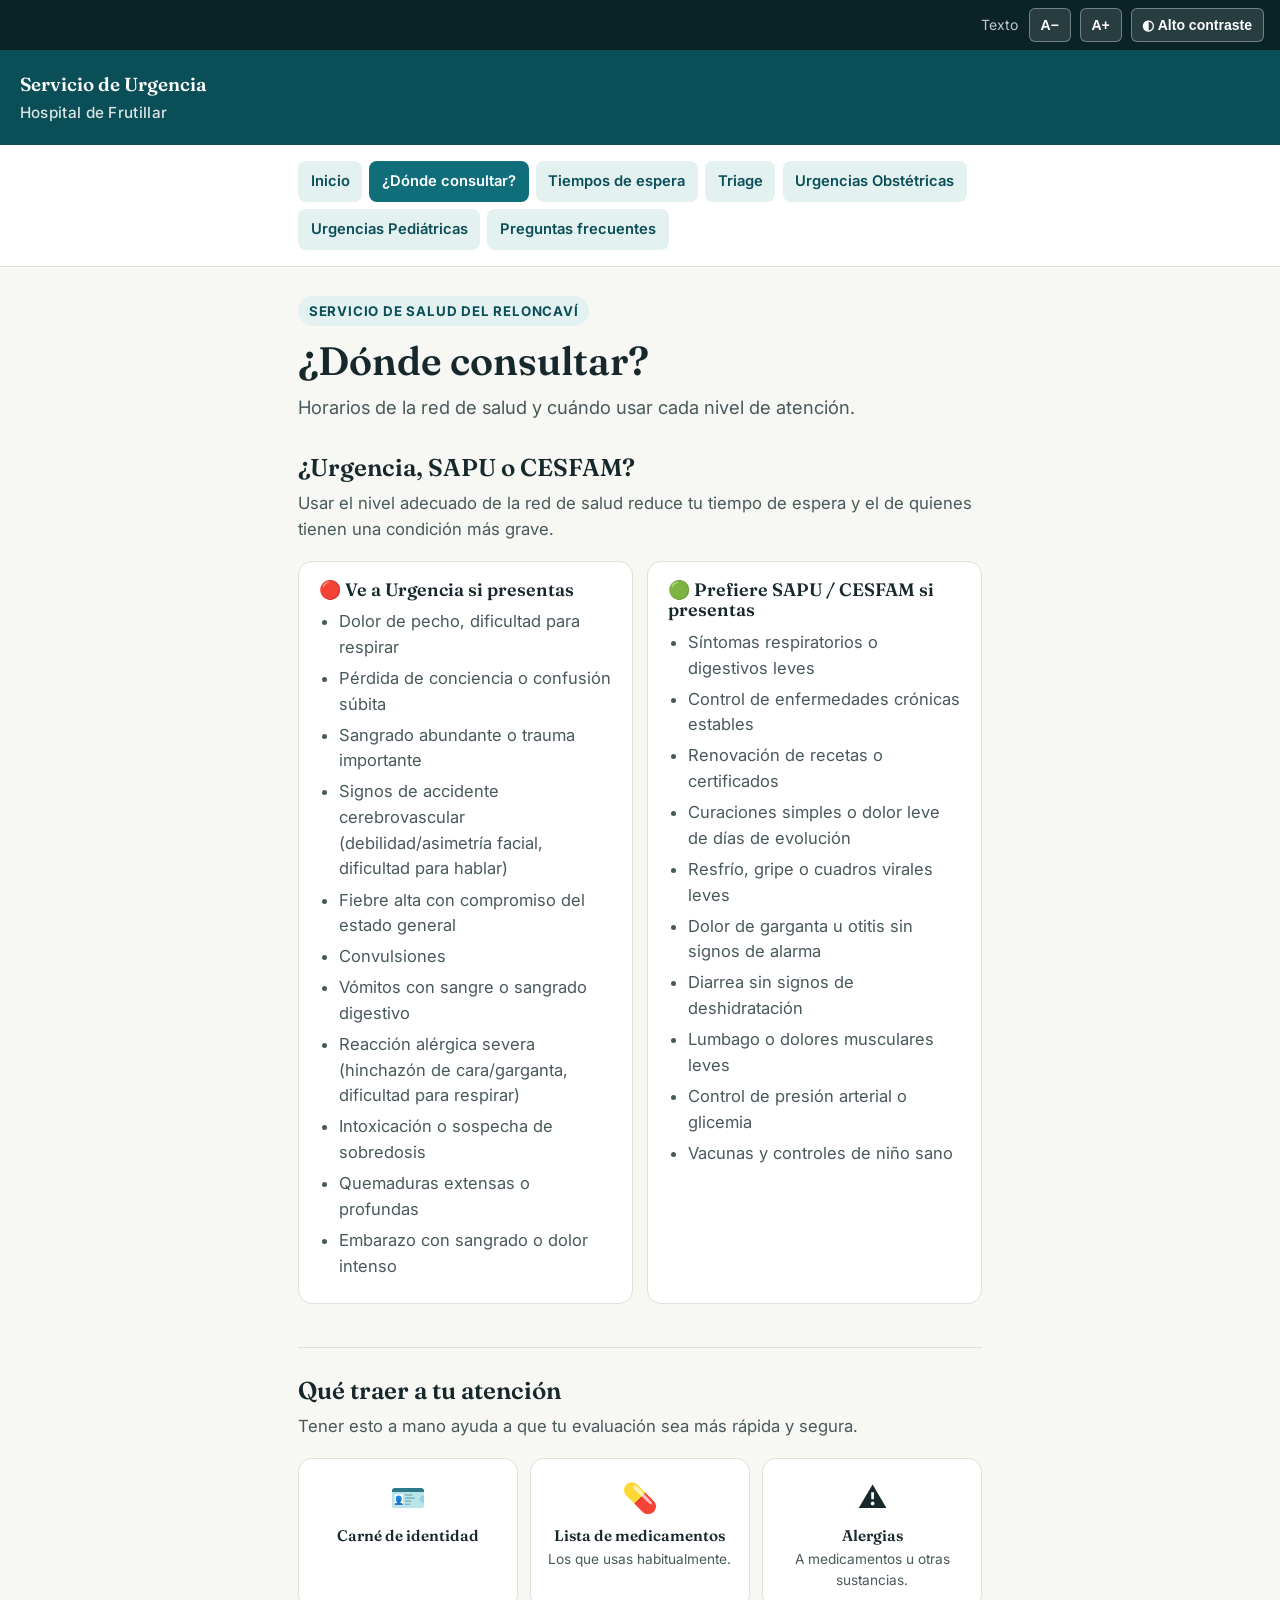
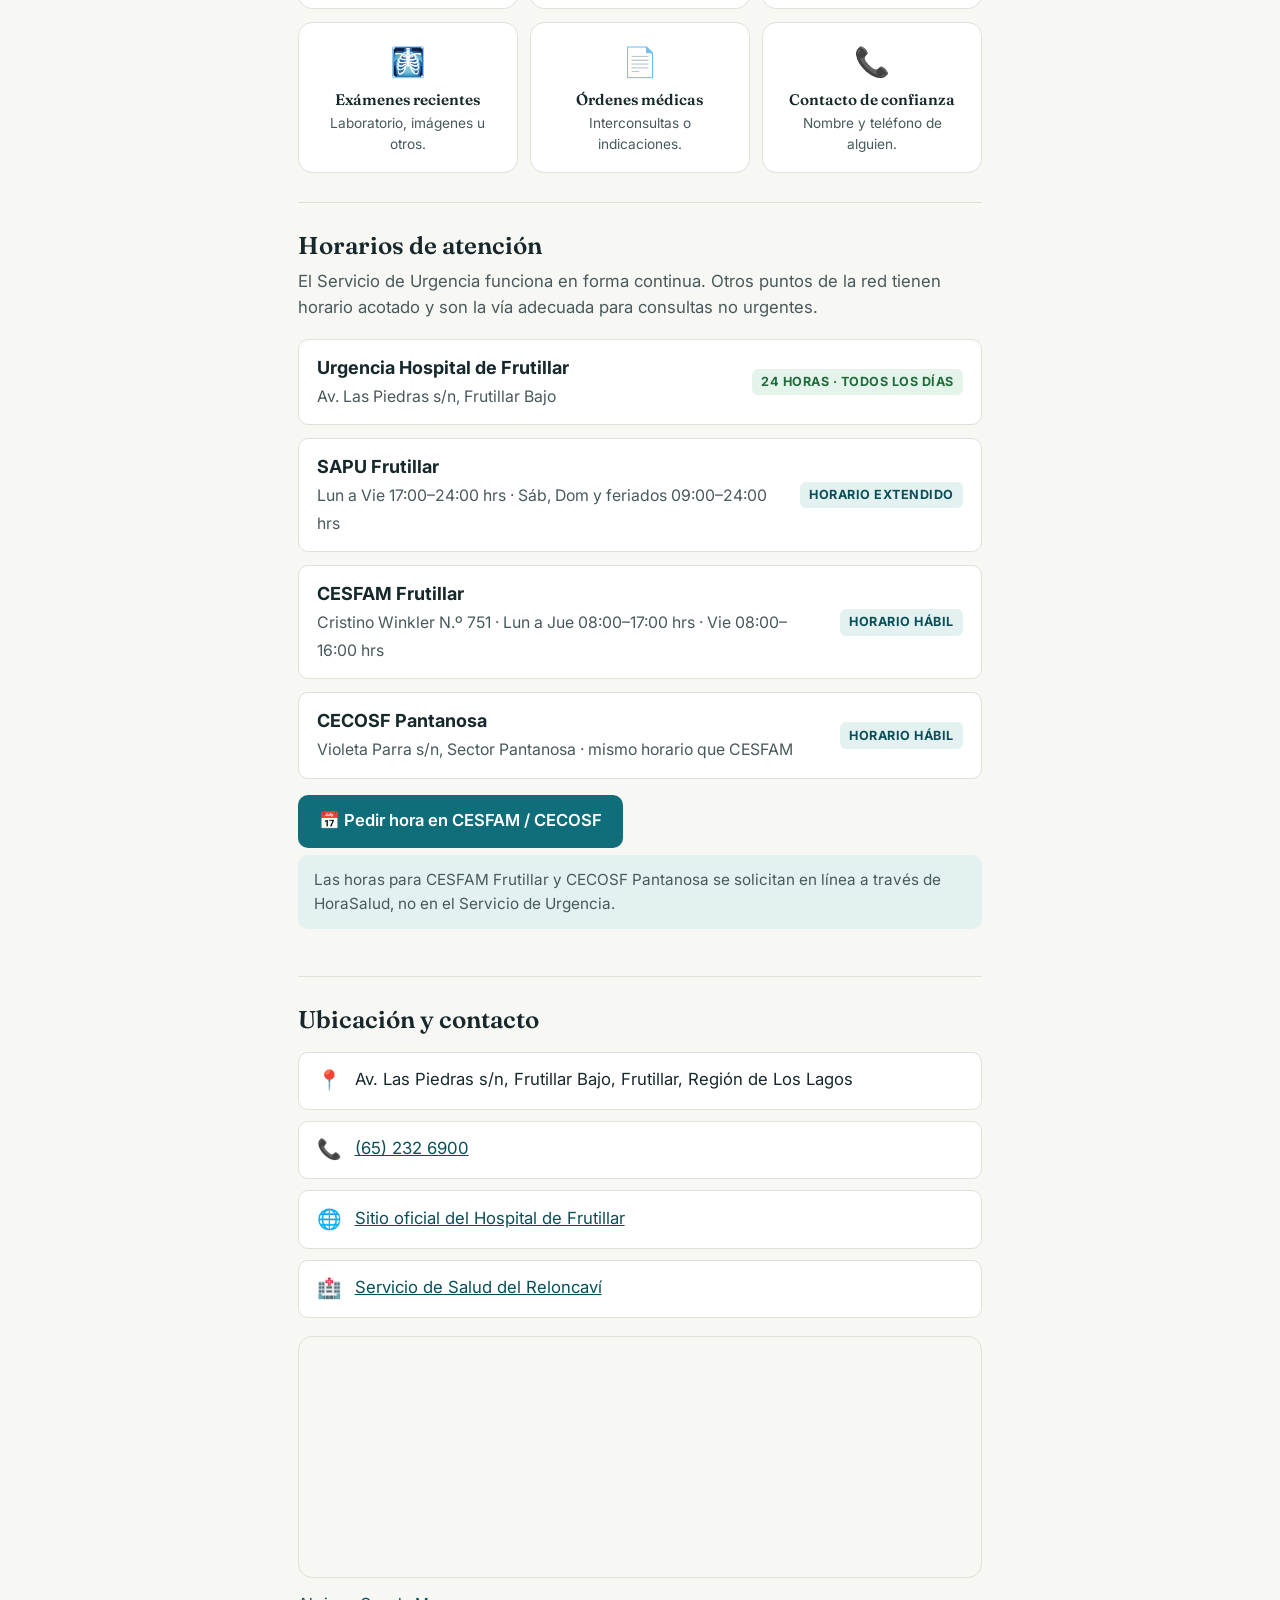
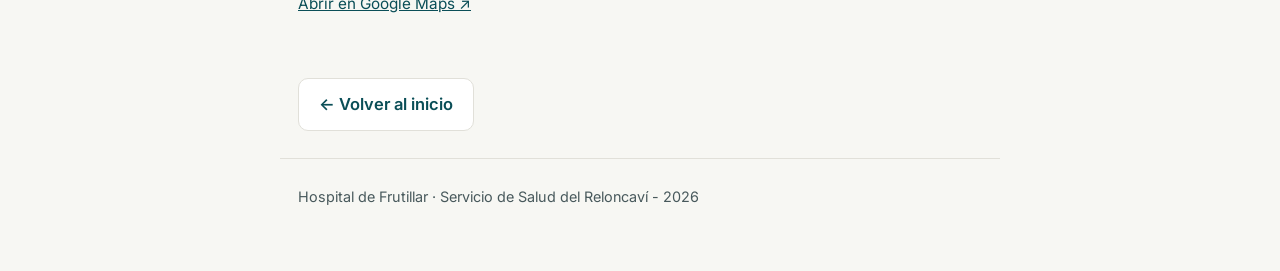
==== commit 53e82072: "Add files via upload" ====
--- a/donde-consultar.html
+++ b/donde-consultar.html
@@ -3,26 +3,27 @@
 <head>
 <meta charset="UTF-8">
 <meta name="viewport" content="width=device-width, initial-scale=1, viewport-fit=cover">
-<title>¿Dónde consultar? · Urgencia Hospital de Frutillar</title>
-<meta name="description" content="Horarios de Urgencia, SAPU, CESFAM y CECOSF en Frutillar, cuándo elegir cada uno, y un orientador interactivo para saber dónde consultar.">
+<title>¿Dónde consultar? · Servicio de Urgencia Hospital de Frutillar</title>
+<meta name="description" content="Horarios de Urgencia, SAPU, CESFAM y CECOSF en Frutillar, cuándo elegir cada uno y qué traer a tu atención.">
 <meta name="theme-color" content="#0F6E7A">
 <link rel="canonical" href="https://urgenciasapp.github.io/urgencias/donde-consultar.html">
 
 <meta property="og:type" content="website">
-<meta property="og:site_name" content="Urgencia Hospital de Frutillar">
-<meta property="og:title" content="¿Dónde consultar? · Urgencia Hospital de Frutillar">
-<meta property="og:description" content="Horarios de Urgencia, SAPU, CESFAM y CECOSF en Frutillar, cuándo elegir cada uno, y un orientador interactivo.">
+<meta property="og:site_name" content="Servicio de Urgencia Hospital de Frutillar">
+<meta property="og:title" content="¿Dónde consultar? · Servicio de Urgencia Hospital de Frutillar">
+<meta property="og:description" content="Horarios de Urgencia, SAPU, CESFAM y CECOSF en Frutillar, cuándo elegir cada uno y qué traer a tu atención.">
 <meta property="og:url" content="https://urgenciasapp.github.io/urgencias/donde-consultar.html">
 <meta property="og:locale" content="es_CL">
 
 <meta name="twitter:card" content="summary">
-<meta name="twitter:title" content="¿Dónde consultar? · Urgencia Hospital de Frutillar">
-<meta name="twitter:description" content="Horarios y orientador interactivo para saber dónde consultar.">
+<meta name="twitter:title" content="¿Dónde consultar? · Servicio de Urgencia Hospital de Frutillar">
+<meta name="twitter:description" content="Horarios de Urgencia, SAPU, CESFAM y CECOSF en Frutillar, cuándo elegir cada uno y qué traer a tu atención.">
 
 <link rel="icon" href="favicon.ico">
 <link rel="apple-touch-icon" href="img/apple-touch-icon.png">
 <link rel="manifest" href="manifest.webmanifest">
 
+<!-- Fuentes: carga asíncrona para no bloquear el renderizado -->
 <link rel="preconnect" href="https://fonts.googleapis.com">
 <link rel="preconnect" href="https://fonts.gstatic.com" crossorigin>
 <link rel="preload" as="style" href="https://fonts.googleapis.com/css2?family=Fraunces:opsz,wght@9..144,500;9..144,600;9..144,700&family=Inter:wght@400;500;600;700&display=swap">
@@ -30,7 +31,6 @@
 <noscript><link rel="stylesheet" href="https://fonts.googleapis.com/css2?family=Fraunces:opsz,wght@9..144,500;9..144,600;9..144,700&family=Inter:wght@400;500;600;700&display=swap"></noscript>
 
 <link rel="stylesheet" href="css/styles.css">
-
 <script type="application/ld+json">
 {
   "@context": "https://schema.org",
@@ -51,7 +51,7 @@
 <body>
 
 <a class="skip-link" href="#contenido">Saltar al contenido</a>
-
+<!-- ====== ENCABEZADO COMPARTIDO (igual en todas las páginas) ====== -->
 <header>
   <div class="a11y-bar" role="region" aria-label="Opciones de accesibilidad">
     <span class="a11y-label">Texto</span>
@@ -61,8 +61,7 @@
   </div>
 
   <div class="topbar">
-    <a class="brand" href="index.html">Urgencia<small>Hospital de Frutillar</small></a>
-    <a class="call-btn" href="tel:+56652326900" aria-label="Llamar a Urgencia Hospital de Frutillar">📞 Llamar</a>
+    <a class="brand" href="index.html">Servicio de Urgencia<small>Hospital de Frutillar</small></a>
   </div>
 
   <nav class="mainnav" aria-label="Navegación principal">
@@ -76,57 +75,23 @@
         <li><a href="donde-consultar.html">¿Dónde consultar?</a></li>
         <li><a href="tiempos-espera.html">Tiempos de espera</a></li>
         <li><a href="triage.html">Triage</a></li>
-        <li><a href="faq.html">FAQ</a></li>
+        <li><a href="embarazo.html">Urgencias Obstétricas</a></li>
+        <li><a href="pediatria.html">Urgencias Pediátricas</a></li>
+        <li><a href="faq.html">Preguntas frecuentes</a></li>
       </ul>
     </div>
   </nav>
 </header>
-
-<div class="site-alert">
-  <div class="alert">
-    <strong>¿Es una emergencia vital?</strong> (paro cardiorrespiratorio, dificultad respiratoria severa, pérdida de conciencia, sangrado masivo, trauma grave): llama al <strong>131 (SAMU)</strong> o dirígete de inmediato a Urgencia.
-  </div>
-</div>
-
 <main id="contenido">
 
   <div class="page-head reveal">
     <span class="eyebrow">Servicio de Salud del Reloncaví</span>
     <h1>¿Dónde consultar?</h1>
-    <p class="subtitle">Horarios de la red de salud, cuándo usar cada nivel de atención, y un orientador interactivo para tu caso.</p>
+    <p class="subtitle">Horarios de la red de salud y cuándo usar cada nivel de atención.</p>
   </div>
-  <a class="btn btn-secondary back-home" href="index.html">← Volver al inicio</a>
-
-  <!-- HORARIOS -->
-  <section id="horarios" class="reveal">
-    <div class="section-head">
-      <h2>Horarios de atención</h2>
-      <p class="desc">El Servicio de Urgencia funciona en forma continua. Otros puntos de la red tienen horario acotado y son la vía adecuada para consultas no urgentes.</p>
-    </div>
-    <div class="hours-grid">
-      <div class="hours-row">
-        <div><strong>Urgencia Hospital de Frutillar</strong><br><span style="color:var(--ink-soft); font-size:.88rem;">Av. Las Piedras s/n, Frutillar Bajo</span></div>
-        <span class="tag tag-open">24 horas · todos los días</span>
-      </div>
-      <div class="hours-row">
-        <div><strong>SAPU Frutillar</strong><br><span style="color:var(--ink-soft); font-size:.88rem;">Lun a Vie 17:00–24:00 hrs · Sáb, Dom y feriados 09:00–24:00 hrs</span></div>
-        <span class="tag tag-info">Horario extendido</span>
-      </div>
-      <div class="hours-row">
-        <div><strong>CESFAM Frutillar</strong><br><span style="color:var(--ink-soft); font-size:.88rem;">Cristino Winkler N.º 751 · Lun a Jue 08:00–17:00 hrs · Vie 08:00–16:00 hrs</span></div>
-        <span class="tag tag-info">Horario hábil</span>
-      </div>
-      <div class="hours-row">
-        <div><strong>CECOSF Pantanosa</strong><br><span style="color:var(--ink-soft); font-size:.88rem;">Violeta Parra s/n, Sector Pantanosa · mismo horario que CESFAM</span></div>
-        <span class="tag tag-info">Horario hábil</span>
-      </div>
-    </div>
-    <a class="btn btn-primary" href="https://horasalud.cl/web/portal/" target="_blank" rel="noopener" style="margin-top:.9rem;">📅 Pedir hora en CESFAM / CECOSF</a>
-    <p class="note">Las horas para CESFAM Frutillar y CECOSF Pantanosa se solicitan en línea a través de HoraSalud, no en el Servicio de Urgencia.</p>
-  </section>
 
   <!-- CUÁNDO CONSULTAR CADA NIVEL -->
-  <section id="comparativa" class="reveal">
+  <section id="comparativa" class="reveal section-flush">
     <div class="section-head">
       <h2>¿Urgencia, SAPU o CESFAM?</h2>
       <p class="desc">Usar el nivel adecuado de la red de salud reduce tu tiempo de espera y el de quienes tienen una condición más grave.</p>
@@ -166,53 +131,48 @@
     </div>
   </section>
 
-  <!-- ORIENTADOR INTERACTIVO -->
-  <section id="orientador" class="reveal">
-    <div class="section-head">
-      <h2>¿Dónde debería consultar?</h2>
-      <p class="desc">Responde estas preguntas para orientarte. Esta herramienta no diagnostica enfermedades: solo ayuda a elegir el nivel de atención adecuado.</p>
-    </div>
-
-    <div class="orientador-box" id="orientador-box" aria-live="polite">
-
-      <div class="orientador-step" id="ori-step-1">
-        <h3 tabindex="-1">Marca si presentas alguno de estos síntomas ahora</h3>
-        <fieldset class="ori-checks">
-          <legend class="sr-only">Señales de alarma</legend>
-          <label><input type="checkbox" name="alarma" value="dolor-pecho"> Dolor de pecho o dificultad para respirar</label>
-          <label><input type="checkbox" name="alarma" value="conciencia"> Pérdida de conciencia o confusión súbita</label>
-          <label><input type="checkbox" name="alarma" value="sangrado"> Sangrado abundante que no se detiene</label>
-          <label><input type="checkbox" name="alarma" value="acv"> Boca torcida, debilidad de un lado del cuerpo o dificultad repentina para hablar</label>
-          <label><input type="checkbox" name="alarma" value="embarazo"> Embarazo con sangrado, pérdida de líquido o disminución de movimientos fetales</label>
-          <label><input type="checkbox" name="alarma" value="lactante"> Lactante menor de 3 meses con fiebre, o niño/a con dificultad respiratoria, convulsiones o decaimiento importante</label>
-          <label><input type="checkbox" name="alarma" value="trauma"> Traumatismo importante (accidente, caída de altura, golpe fuerte en la cabeza)</label>
-        </fieldset>
-        <button type="button" class="btn btn-primary" id="ori-continue-1">Continuar</button>
-      </div>
-
-      <div class="orientador-step" id="ori-step-2" hidden>
-        <h3 tabindex="-1">¿Tus síntomas comenzaron hace poco (últimas 24–48 horas) y te preocupan, aunque no sean graves?</h3>
-        <div class="ori-actions">
-          <button type="button" class="btn btn-secondary ori-answer" data-q="2" data-a="si">Sí</button>
-          <button type="button" class="btn btn-secondary ori-answer" data-q="2" data-a="no">No</button>
-        </div>
-      </div>
-
-      <div class="orientador-step" id="ori-step-3" hidden>
-        <h3 tabindex="-1">¿Necesitas un control de un problema de salud que ya conoces, una receta, un certificado o una vacuna?</h3>
-        <div class="ori-actions">
-          <button type="button" class="btn btn-secondary ori-answer" data-q="3" data-a="si">Sí</button>
-          <button type="button" class="btn btn-secondary ori-answer" data-q="3" data-a="no">No</button>
-        </div>
-      </div>
-
-      <div class="orientador-result" id="ori-result" hidden>
-        <div class="ori-result-card" id="ori-result-card" tabindex="-1"></div>
-        <button type="button" class="btn btn-secondary" id="ori-restart">Volver a empezar</button>
-      </div>
-
-    </div>
-    <p class="note" style="margin-top:1rem;">⚠️ Esta herramienta es orientativa y no reemplaza la evaluación de un profesional de salud. Ante cualquier duda, consulta directamente. Si es una emergencia vital, llama al 131 (SAMU).</p>
+  <!-- QUÉ TRAER -->
+  <section id="que-traer" class="reveal">
+    <div class="section-head">
+      <h2>Qué traer a tu atención</h2>
+      <p class="desc">Tener esto a mano ayuda a que tu evaluación sea más rápida y segura.</p>
+    </div>
+    <div class="bring-grid">
+      <article class="bring-card"><span class="bring-ico" aria-hidden="true">🪪</span><h3>Carné de identidad</h3></article>
+      <article class="bring-card"><span class="bring-ico" aria-hidden="true">💊</span><h3>Lista de medicamentos</h3><p>Los que usas habitualmente.</p></article>
+      <article class="bring-card"><span class="bring-ico" aria-hidden="true">⚠️</span><h3>Alergias</h3><p>A medicamentos u otras sustancias.</p></article>
+      <article class="bring-card"><span class="bring-ico" aria-hidden="true">🩻</span><h3>Exámenes recientes</h3><p>Laboratorio, imágenes u otros.</p></article>
+      <article class="bring-card"><span class="bring-ico" aria-hidden="true">📄</span><h3>Órdenes médicas</h3><p>Interconsultas o indicaciones.</p></article>
+      <article class="bring-card"><span class="bring-ico" aria-hidden="true">📞</span><h3>Contacto de confianza</h3><p>Nombre y teléfono de alguien.</p></article>
+    </div>
+  </section>
+
+  <!-- HORARIOS -->
+  <section id="horarios" class="reveal">
+    <div class="section-head">
+      <h2>Horarios de atención</h2>
+      <p class="desc">El Servicio de Urgencia funciona en forma continua. Otros puntos de la red tienen horario acotado y son la vía adecuada para consultas no urgentes.</p>
+    </div>
+    <div class="hours-grid">
+      <div class="hours-row">
+        <div><strong>Urgencia Hospital de Frutillar</strong><br><span style="color:var(--ink-soft); font-size:.88rem;">Av. Las Piedras s/n, Frutillar Bajo</span></div>
+        <span class="tag tag-open">24 horas · todos los días</span>
+      </div>
+      <div class="hours-row">
+        <div><strong>SAPU Frutillar</strong><br><span style="color:var(--ink-soft); font-size:.88rem;">Lun a Vie 17:00–24:00 hrs · Sáb, Dom y feriados 09:00–24:00 hrs</span></div>
+        <span class="tag tag-info">Horario extendido</span>
+      </div>
+      <div class="hours-row">
+        <div><strong>CESFAM Frutillar</strong><br><span style="color:var(--ink-soft); font-size:.88rem;">Cristino Winkler N.º 751 · Lun a Jue 08:00–17:00 hrs · Vie 08:00–16:00 hrs</span></div>
+        <span class="tag tag-info">Horario hábil</span>
+      </div>
+      <div class="hours-row">
+        <div><strong>CECOSF Pantanosa</strong><br><span style="color:var(--ink-soft); font-size:.88rem;">Violeta Parra s/n, Sector Pantanosa · mismo horario que CESFAM</span></div>
+        <span class="tag tag-info">Horario hábil</span>
+      </div>
+    </div>
+    <a class="btn btn-primary" href="https://horasalud.cl/web/portal/" target="_blank" rel="noopener" style="margin-top:.9rem;">📅 Pedir hora en CESFAM / CECOSF</a>
+    <p class="note">Las horas para CESFAM Frutillar y CECOSF Pantanosa se solicitan en línea a través de HoraSalud, no en el Servicio de Urgencia.</p>
   </section>
 
   <!-- CONTACTO -->
@@ -233,26 +193,12 @@
     </div>
     <a href="https://www.google.com/maps/search/?api=1&query=Hospital+de+Frutillar" target="_blank" rel="noopener" style="font-size:.85rem;">Abrir en Google Maps ↗</a>
   </section>
-
-  <p class="note" style="margin-top:1.4rem;">Si estás embarazada o consultas por un niño, revisa también <a href="embarazo.html">embarazo</a> o <a href="pediatria.html">niños</a>: cuándo consultar de inmediato.</p>
+  <a class="btn btn-secondary back-home-bottom" href="index.html">← Volver al inicio</a>
+
 
 </main>
-
 <footer>
-  <ul class="footer-nav">
-    <li><a href="prepararse.html">Cómo prepararte</a></li>
-    <li><a href="embarazo.html">Embarazo</a></li>
-    <li><a href="pediatria.html">Niños</a></li>
-  </ul>
-  <p><strong>Aviso:</strong> esta página es informativa y no sustituye la evaluación médica presencial ni las indicaciones del personal de salud. Ante una emergencia vital, llama al 131 (SAMU) o acude directamente a Urgencia.</p>
-  <p>Hospital de Frutillar · Servicio de Salud del Reloncaví · Página administrada por el Servicio de Urgencia.</p>
-  <p style="margin-bottom:.3rem;"><strong>Fuentes:</strong></p>
-  <ul class="sources">
-    <li>Norma de categorización de pacientes en servicios de urgencia, Ministerio de Salud de Chile.</li>
-    <li>Ley N.º 19.650 (1999), conocida como Ley de Urgencia.</li>
-    <li>Información operativa proporcionada por el Servicio de Urgencia del Hospital de Frutillar, CESFAM Frutillar y CECOSF Pantanosa.</li>
-  </ul>
-  <p>Última actualización: junio 2026.</p>
+  <p>Hospital de Frutillar · Servicio de Salud del Reloncaví - 2026</p>
 </footer>
 
 <script src="js/main.js"></script>
--- a/css/styles.css
+++ b/css/styles.css
@@ -80,7 +80,7 @@
   gap:.75rem;
 }
 .topbar .brand{
-  font-family:'Fraunces',serif; font-weight:600; font-size:1.45rem;
+  font-family:'Fraunces',serif; font-weight:600; font-size:1.05rem;
   white-space:nowrap; overflow:hidden; text-overflow:ellipsis;
   color:#fff; text-decoration:none; display:block;
 }
@@ -160,6 +160,7 @@
 .btn-primary{background:var(--primary); color:#fff;}
 .btn-secondary{background:var(--surface); color:var(--primary-dark); border:1px solid var(--line);}
 .back-home{margin:.3rem 0 1.3rem;}
+.back-home-bottom{margin:1.8rem 0 .5rem;}
 
 /* ---------- Secciones y tarjetas genéricas ---------- */
 section{padding:1.6rem 0; border-top:1px solid var(--line); scroll-margin-top:132px;}
@@ -305,26 +306,6 @@
 details[open] summary::after{transform:rotate(180deg);}
 details p, details ul{font-size:.91rem; color:var(--ink-soft); padding-bottom:.8rem; margin:0;}
 details ul{padding-left:1.1rem;}
-details.alarm{border-left:4px solid var(--danger);}
-details.alarm summary{color:#6E1813;}
-
-/* ---------- Orientador interactivo ---------- */
-.orientador-box{background:var(--surface); border:1px solid var(--line); border-radius:var(--radius); padding:1.2rem;}
-.ori-checks{display:grid; gap:.6rem; border:0; padding:0; margin:0 0 1rem;}
-.ori-checks label{
-  display:flex; align-items:flex-start; gap:.6rem; font-size:.92rem;
-  background:var(--bg); border:1px solid var(--line); border-radius:10px;
-  padding:.7rem .8rem; cursor:pointer;
-}
-.ori-checks input{margin-top:.2rem; width:1.15rem; height:1.15rem; flex-shrink:0;}
-.ori-actions{display:flex; gap:.6rem; margin-top:.8rem; flex-wrap:wrap;}
-.ori-result-card{border-radius:var(--radius); padding:1.1rem; border:1px solid var(--line); margin-bottom:.9rem;}
-.ori-result-card h3{margin-bottom:.5rem;}
-.ori-result-card .ori-disclaimer{font-size:.8rem; color:var(--ink-soft); margin:.7rem 0 0; border-top:1px solid var(--line); padding-top:.6rem;}
-.ori-urgencia{background:#FDEAEA; border-color:#D7263D;}
-.ori-sapu{background:#FDEEE3; border-color:#E8732A;}
-.ori-cesfam{background:#E7F5EC; border-color:#3FA86B;}
-.ori-programada{background:#E8F1FB; border-color:#4F8FD1;}
 
 /* ---------- Contacto ---------- */
 .contact-list{list-style:none; margin:0 0 1rem; padding:0; display:grid; gap:.6rem;}
@@ -362,8 +343,9 @@
   .nav-label{display:none;}
   .nav-menu{
     display:flex; flex-direction:row; position:static; padding:.4rem 0; border-bottom:0;
-    box-shadow:none; gap:.5rem; flex-wrap:wrap;
+    box-shadow:none; gap:.4rem; flex-wrap:wrap;
   }
+  .nav-menu a{font-size:.82rem; padding:.5rem .7rem;}
 }
 
 /* =====================================================================
@@ -398,7 +380,7 @@
   background:#000 !important; color:#FFD400 !important; border:1px solid #fff !important;
 }
 html.hc .mini-c1, html.hc .mini-c2, html.hc .mini-c3, html.hc .mini-c4, html.hc .mini-c5,
-html.hc .triage-card, html.hc .ori-result-card{
+html.hc .triage-card{
   background:#000 !important; color:#fff !important; border:1px solid #fff !important;
 }
 html.hc .triage-card .code, html.hc .triage-card .meta, html.hc .triage-card .examples, html.hc .triage-card h3{
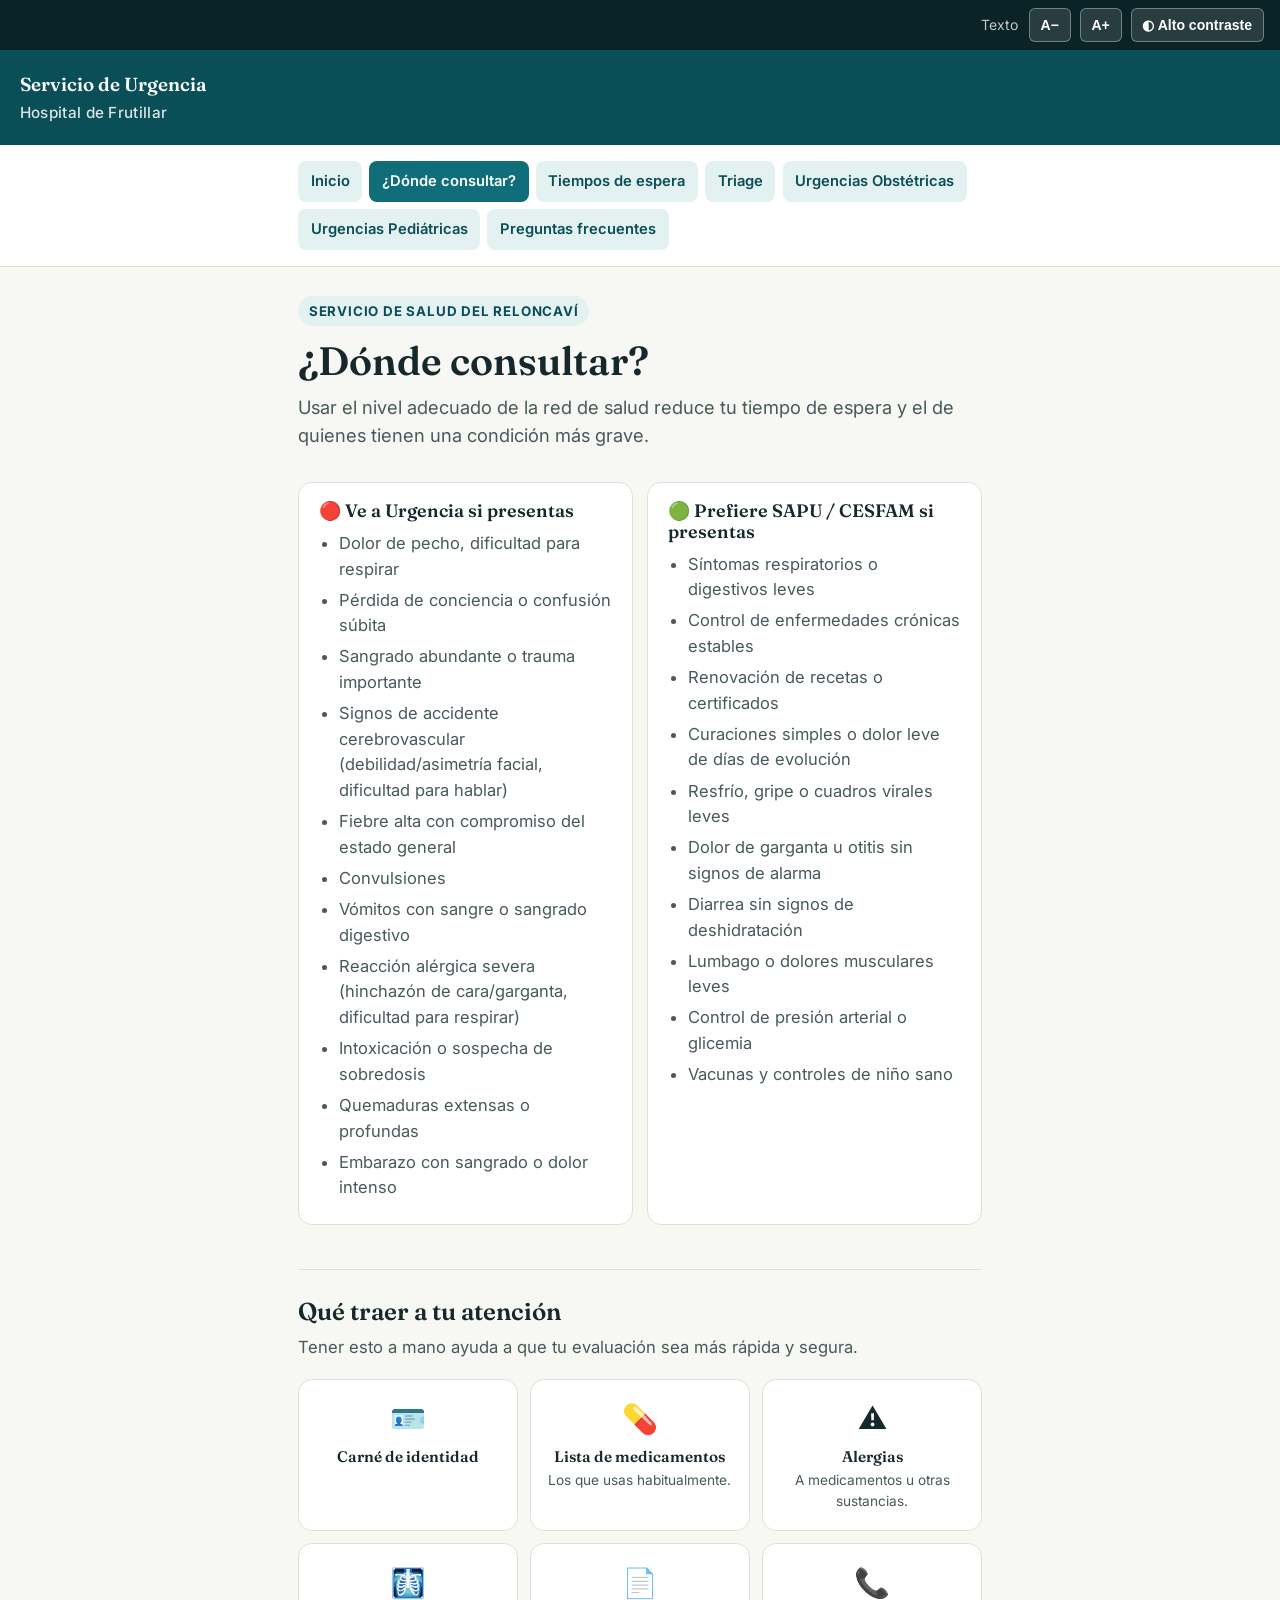
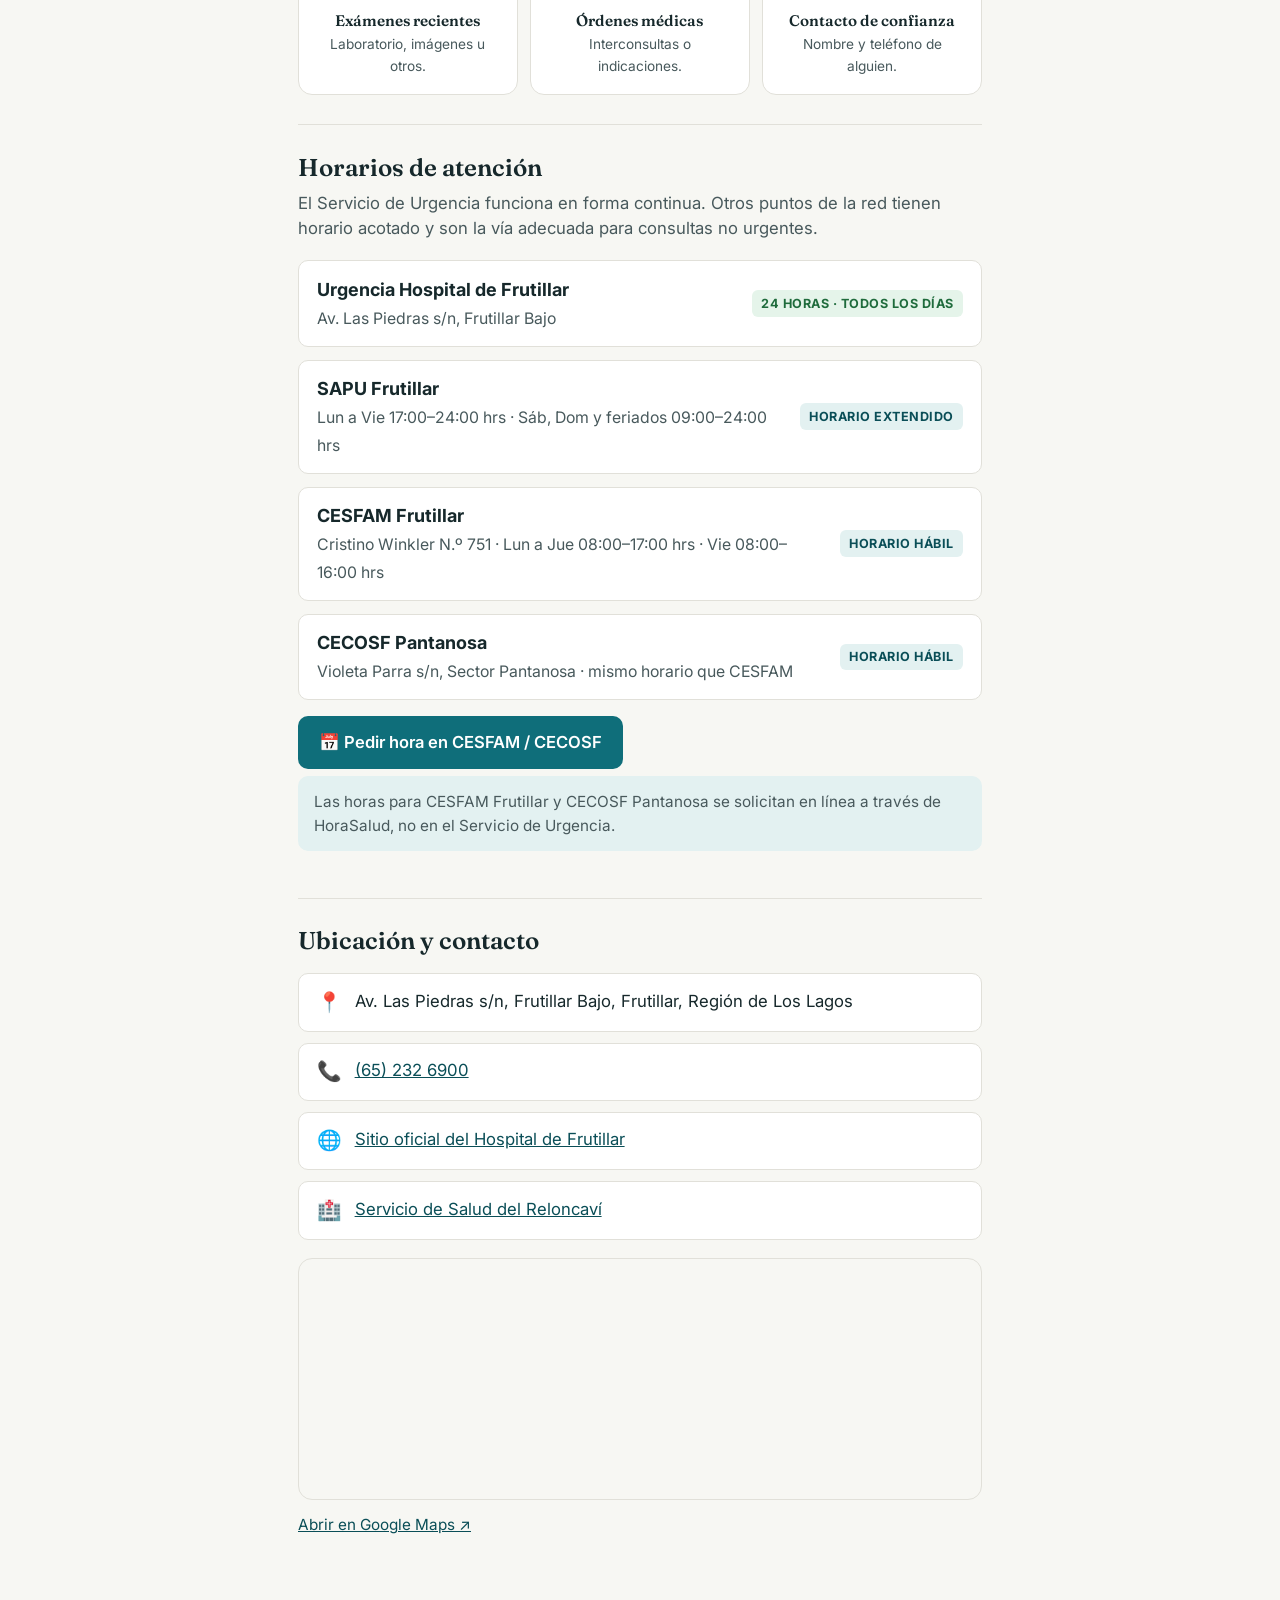
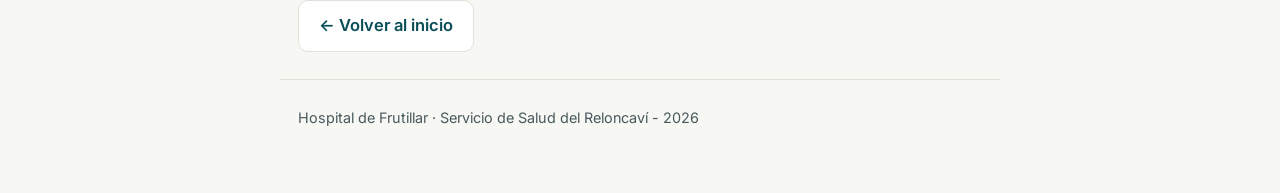
==== commit 677383f8: "Update donde-consultar.html" ====
--- a/donde-consultar.html
+++ b/donde-consultar.html
@@ -87,15 +87,11 @@
   <div class="page-head reveal">
     <span class="eyebrow">Servicio de Salud del Reloncaví</span>
     <h1>¿Dónde consultar?</h1>
-    <p class="subtitle">Horarios de la red de salud y cuándo usar cada nivel de atención.</p>
+    <p class="subtitle">Usar el nivel adecuado de la red de salud reduce tu tiempo de espera y el de quienes tienen una condición más grave.</p>
   </div>
 
   <!-- CUÁNDO CONSULTAR CADA NIVEL -->
   <section id="comparativa" class="reveal section-flush">
-    <div class="section-head">
-      <h2>¿Urgencia, SAPU o CESFAM?</h2>
-      <p class="desc">Usar el nivel adecuado de la red de salud reduce tu tiempo de espera y el de quienes tienen una condición más grave.</p>
-    </div>
     <div class="compare">
       <article class="card">
         <h3>🔴 Ve a Urgencia si presentas</h3>
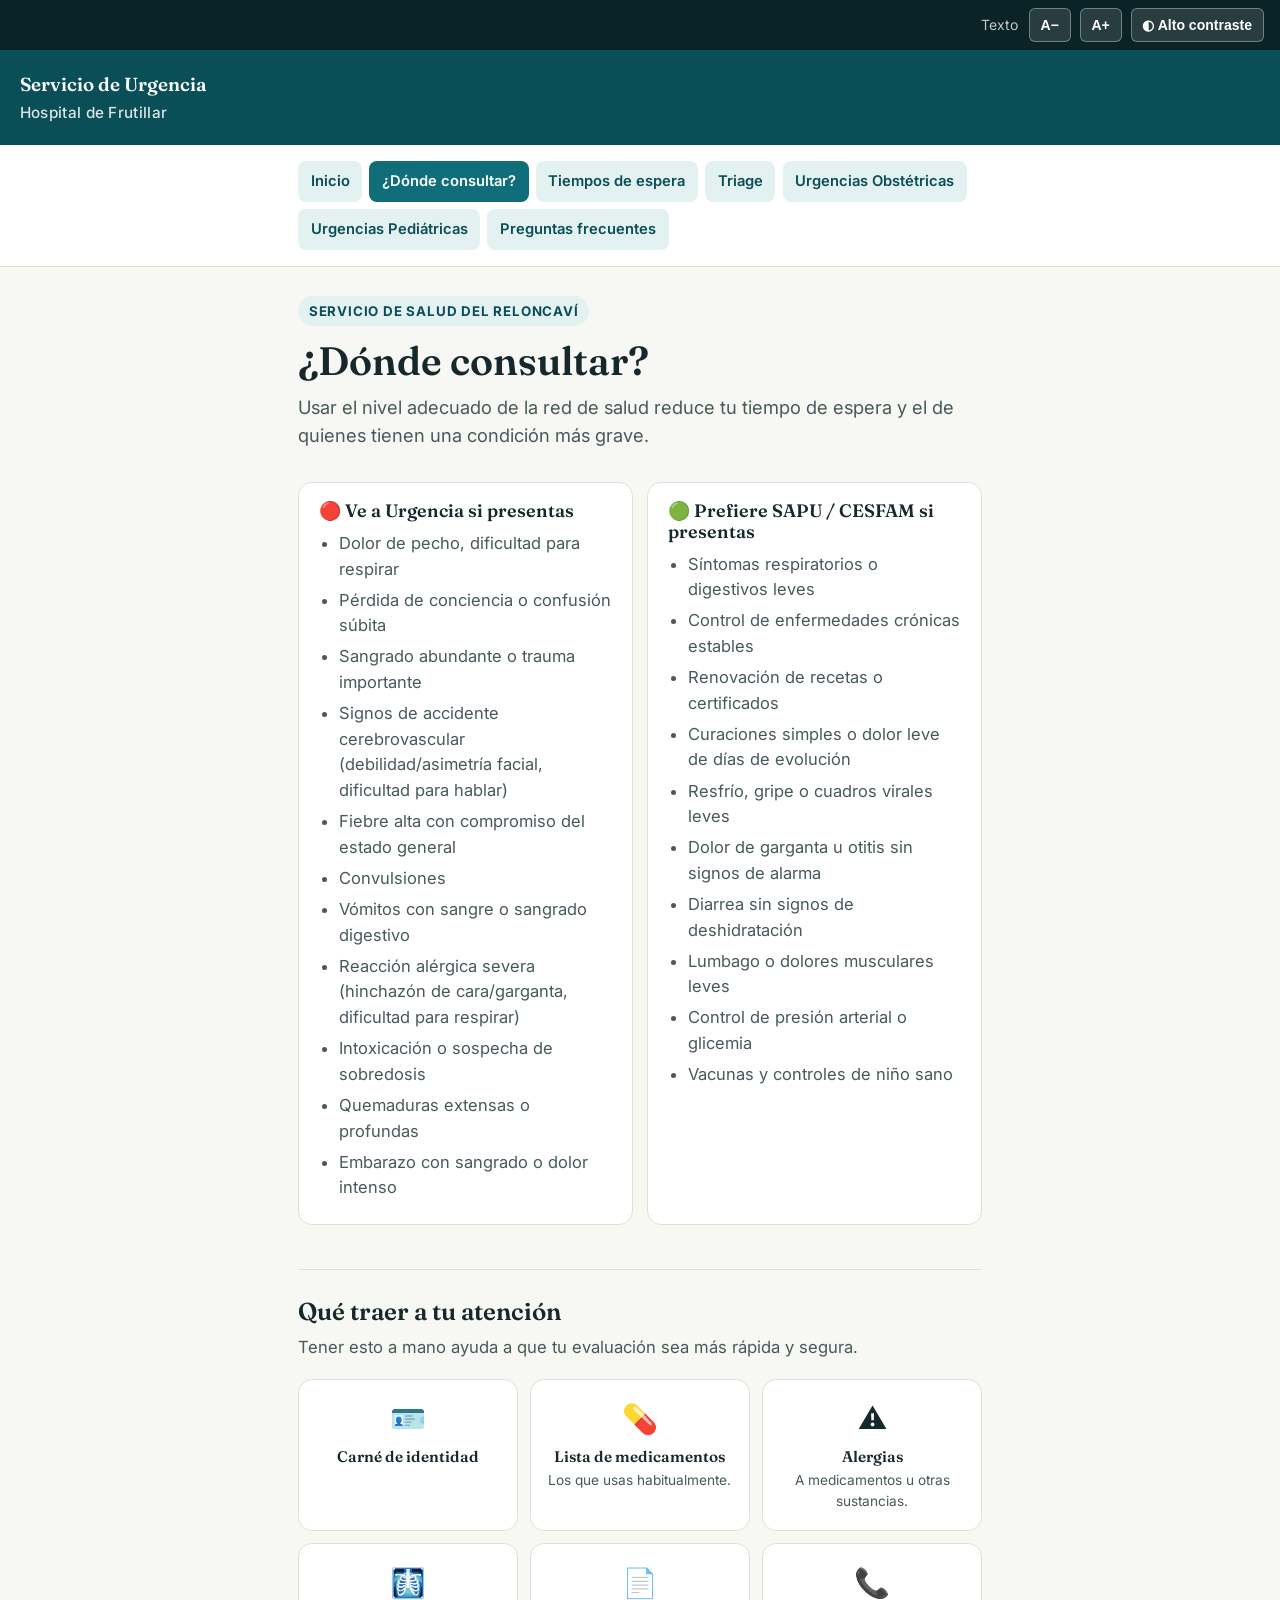
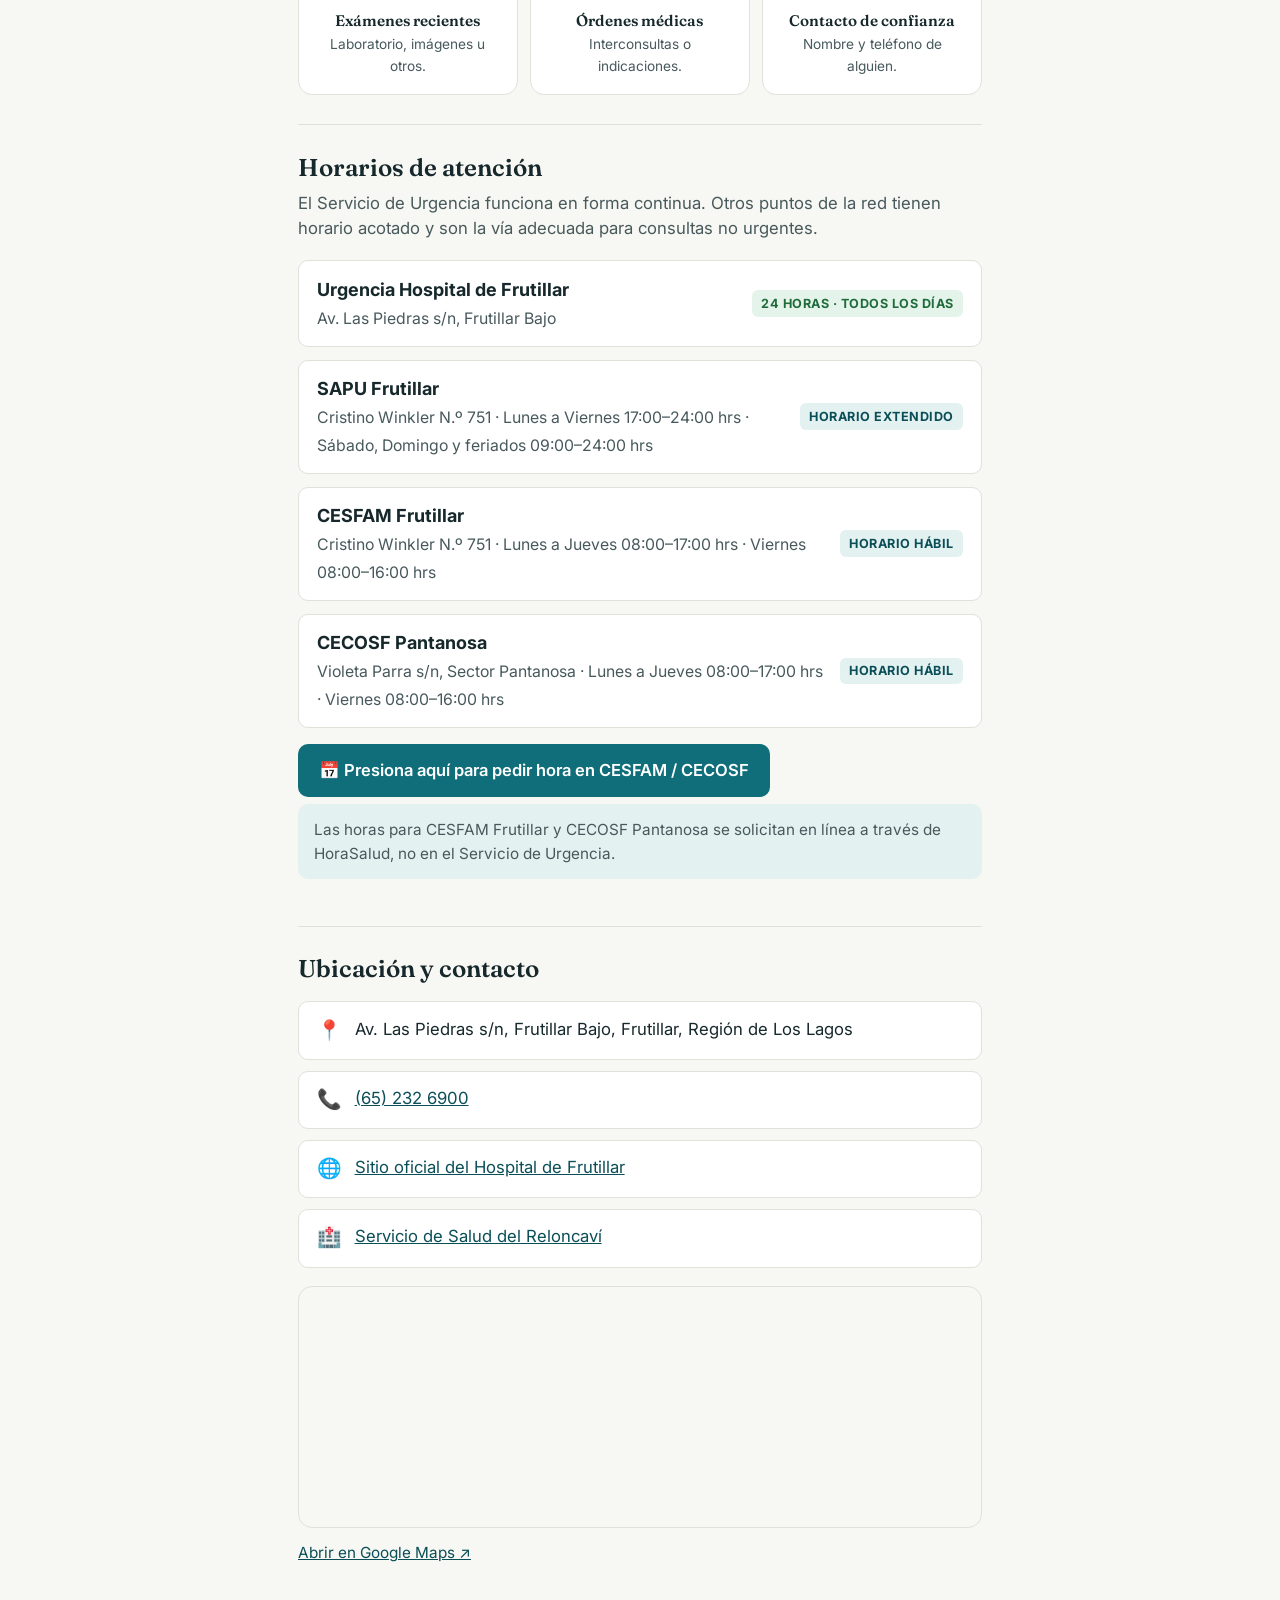
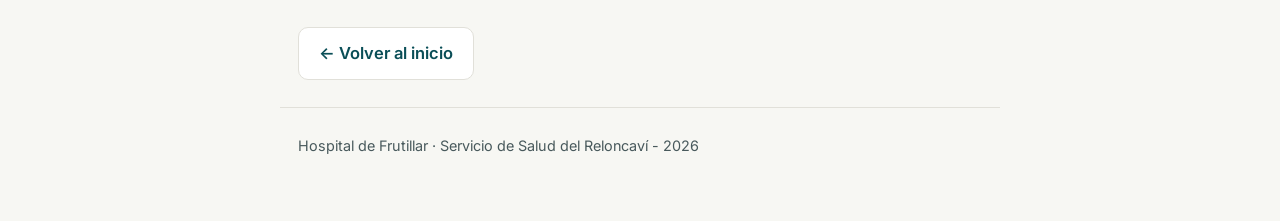
==== commit c9276343: "Update donde-consultar.html" ====
--- a/donde-consultar.html
+++ b/donde-consultar.html
@@ -155,19 +155,19 @@
         <span class="tag tag-open">24 horas · todos los días</span>
       </div>
       <div class="hours-row">
-        <div><strong>SAPU Frutillar</strong><br><span style="color:var(--ink-soft); font-size:.88rem;">Lun a Vie 17:00–24:00 hrs · Sáb, Dom y feriados 09:00–24:00 hrs</span></div>
+        <div><strong>SAPU Frutillar</strong><br><span style="color:var(--ink-soft); font-size:.88rem;">Cristino Winkler N.º 751 · Lunes a Viernes 17:00–24:00 hrs · Sábado, Domingo y feriados 09:00–24:00 hrs</span></div>
         <span class="tag tag-info">Horario extendido</span>
       </div>
       <div class="hours-row">
-        <div><strong>CESFAM Frutillar</strong><br><span style="color:var(--ink-soft); font-size:.88rem;">Cristino Winkler N.º 751 · Lun a Jue 08:00–17:00 hrs · Vie 08:00–16:00 hrs</span></div>
+        <div><strong>CESFAM Frutillar</strong><br><span style="color:var(--ink-soft); font-size:.88rem;">Cristino Winkler N.º 751 · Lunes a Jueves 08:00–17:00 hrs · Viernes 08:00–16:00 hrs</span></div>
         <span class="tag tag-info">Horario hábil</span>
       </div>
       <div class="hours-row">
-        <div><strong>CECOSF Pantanosa</strong><br><span style="color:var(--ink-soft); font-size:.88rem;">Violeta Parra s/n, Sector Pantanosa · mismo horario que CESFAM</span></div>
+        <div><strong>CECOSF Pantanosa</strong><br><span style="color:var(--ink-soft); font-size:.88rem;">Violeta Parra s/n, Sector Pantanosa · Lunes a Jueves 08:00–17:00 hrs · Viernes 08:00–16:00 hrs</span></div>
         <span class="tag tag-info">Horario hábil</span>
       </div>
     </div>
-    <a class="btn btn-primary" href="https://horasalud.cl/web/portal/" target="_blank" rel="noopener" style="margin-top:.9rem;">📅 Pedir hora en CESFAM / CECOSF</a>
+    <a class="btn btn-primary" href="https://horasalud.cl/web/portal/" target="_blank" rel="noopener" style="margin-top:.9rem;">📅 Presiona aquí para pedir hora en CESFAM / CECOSF</a>
     <p class="note">Las horas para CESFAM Frutillar y CECOSF Pantanosa se solicitan en línea a través de HoraSalud, no en el Servicio de Urgencia.</p>
   </section>
 
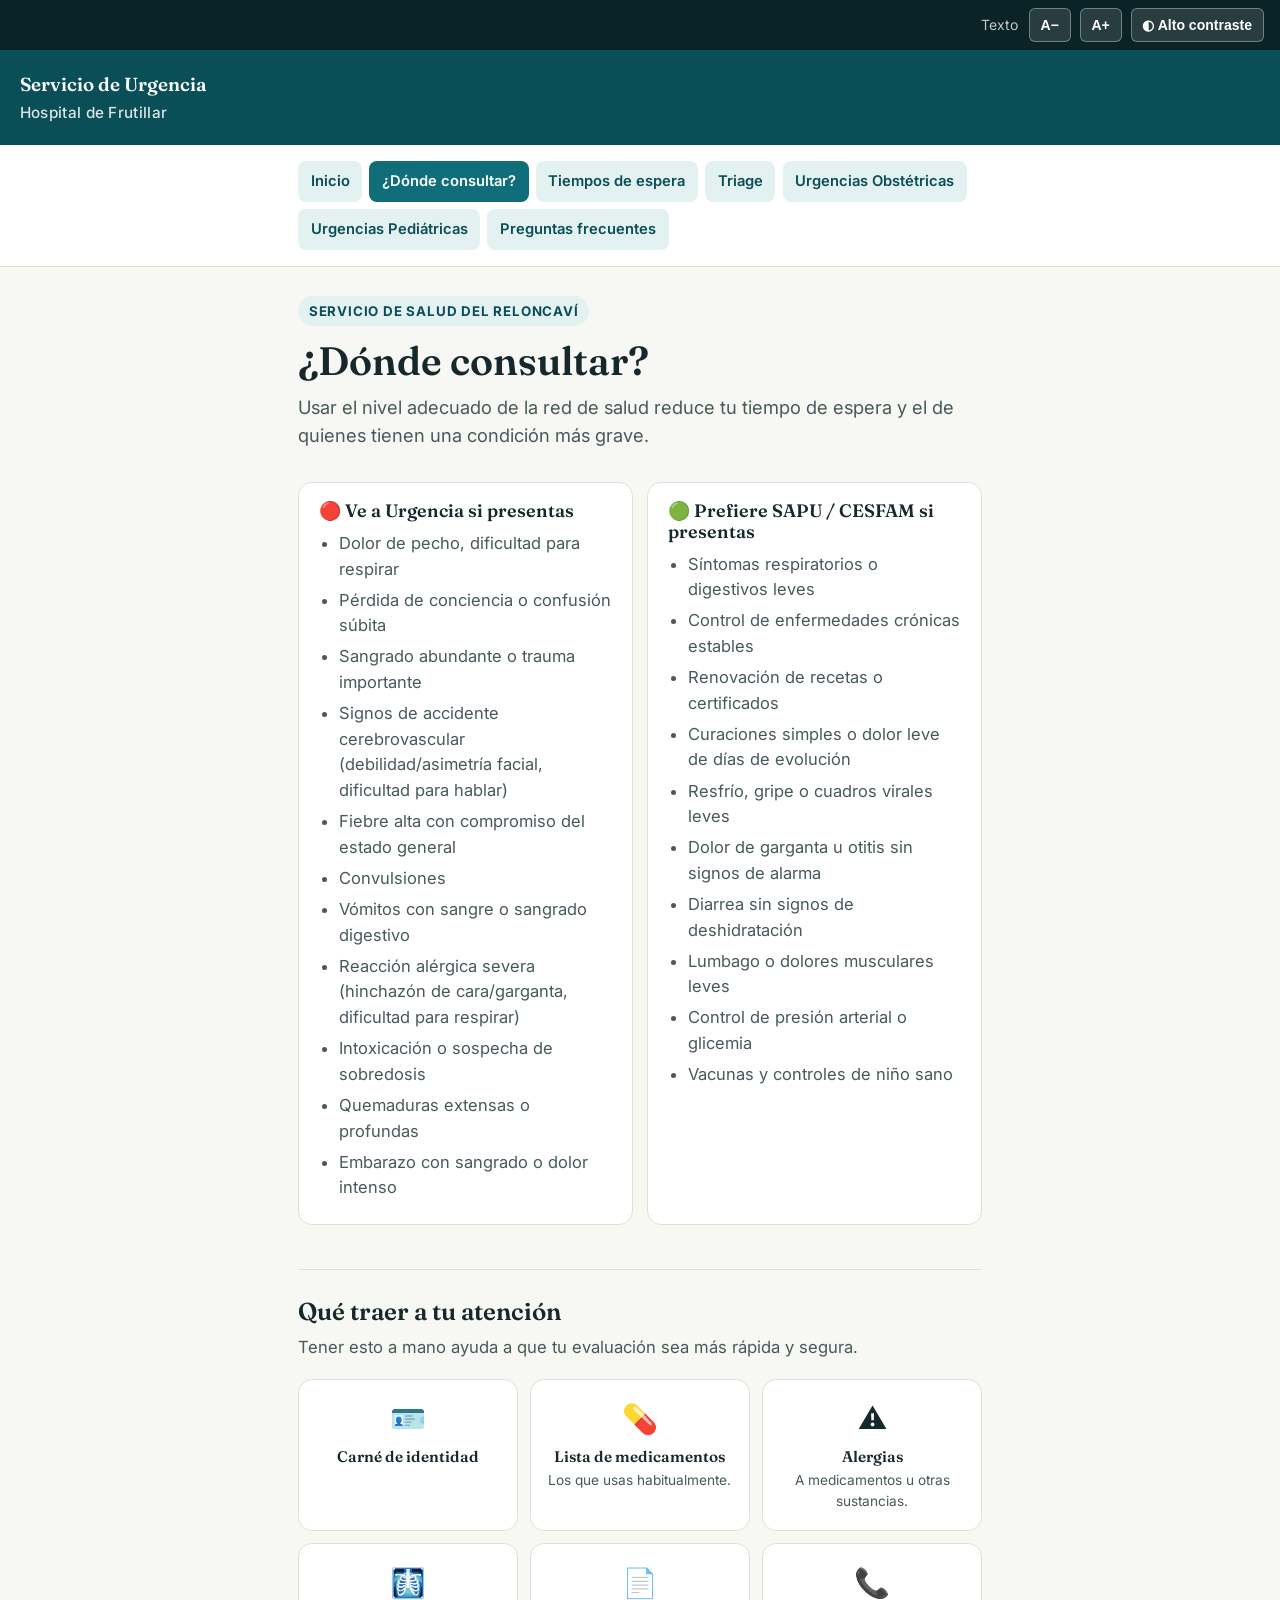
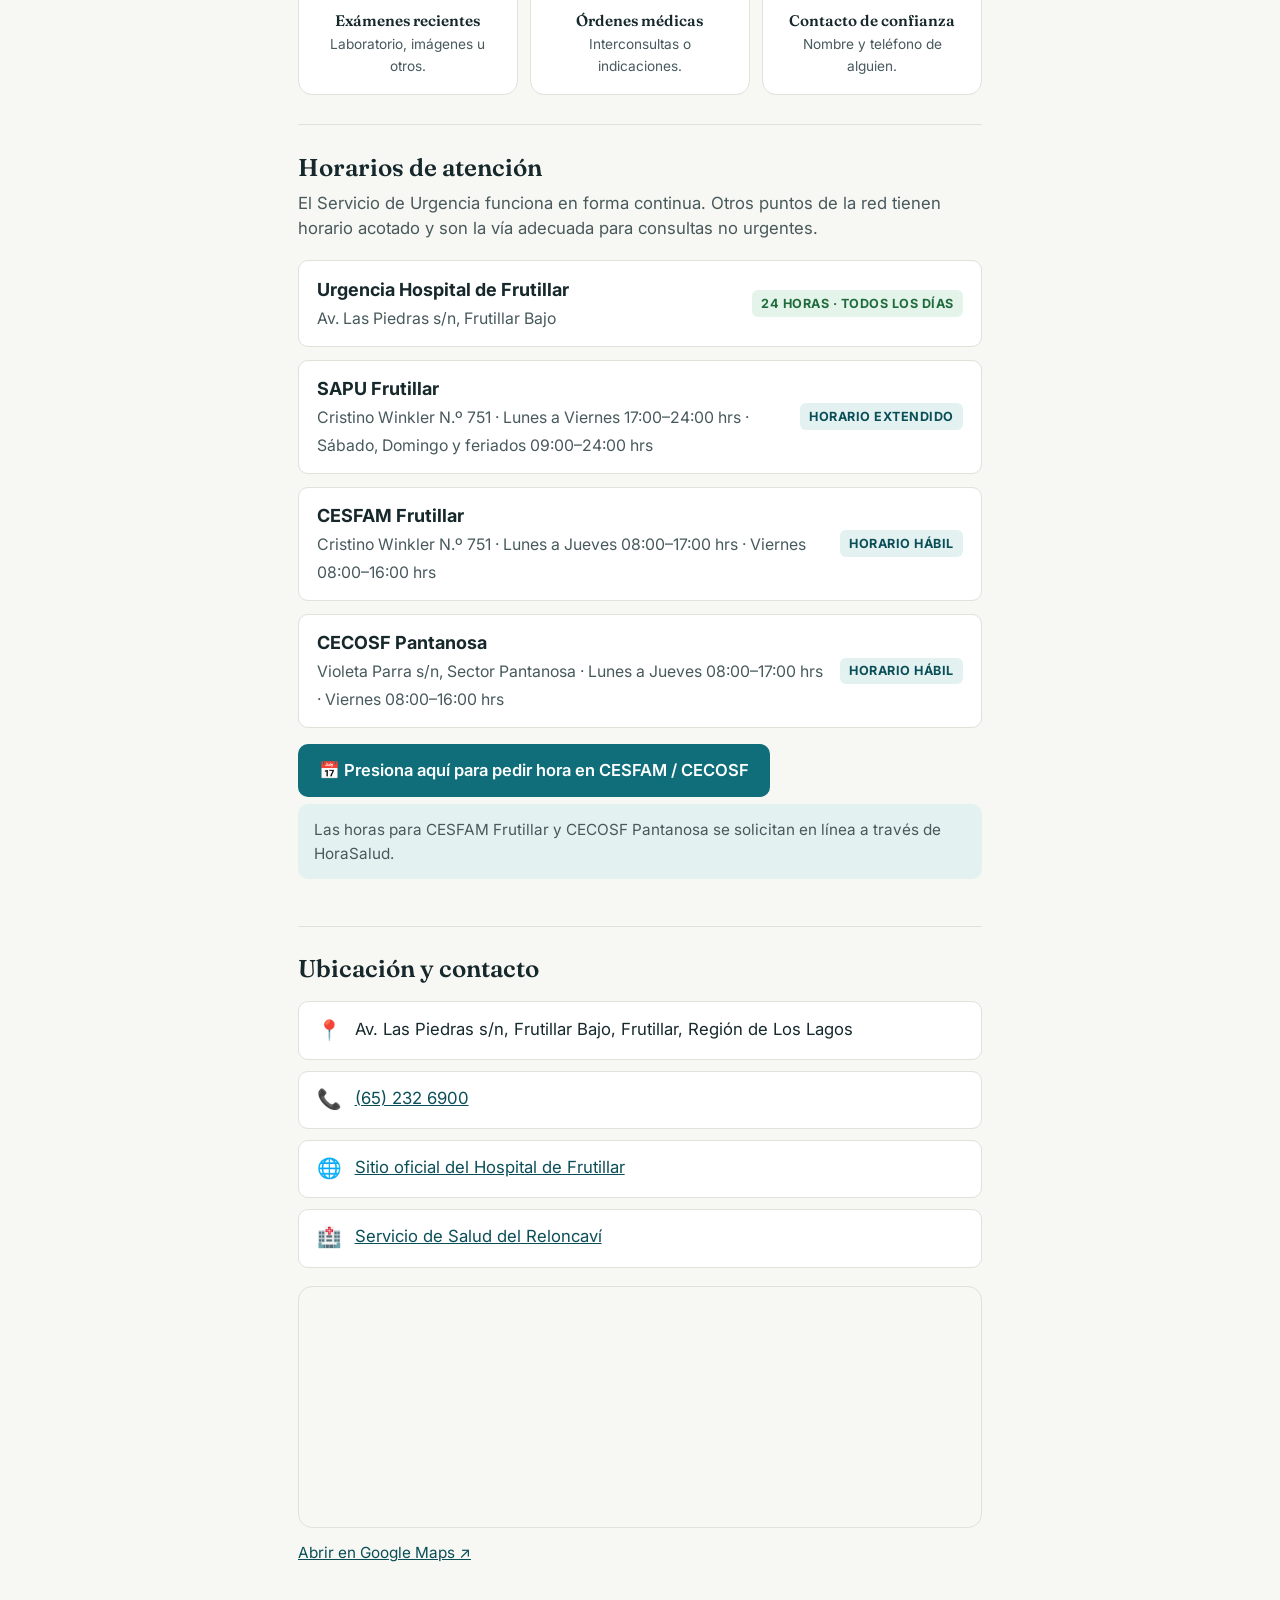
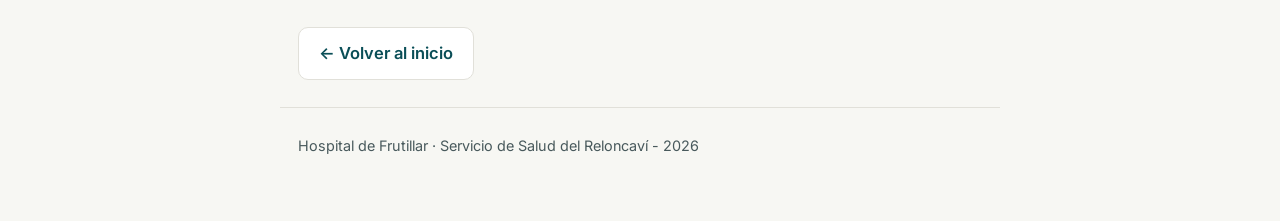
==== commit 18f3f6f0: "Update donde-consultar.html" ====
--- a/donde-consultar.html
+++ b/donde-consultar.html
@@ -168,7 +168,7 @@
       </div>
     </div>
     <a class="btn btn-primary" href="https://horasalud.cl/web/portal/" target="_blank" rel="noopener" style="margin-top:.9rem;">📅 Presiona aquí para pedir hora en CESFAM / CECOSF</a>
-    <p class="note">Las horas para CESFAM Frutillar y CECOSF Pantanosa se solicitan en línea a través de HoraSalud, no en el Servicio de Urgencia.</p>
+    <p class="note">Las horas para CESFAM Frutillar y CECOSF Pantanosa se solicitan en línea a través de HoraSalud.</p>
   </section>
 
   <!-- CONTACTO -->
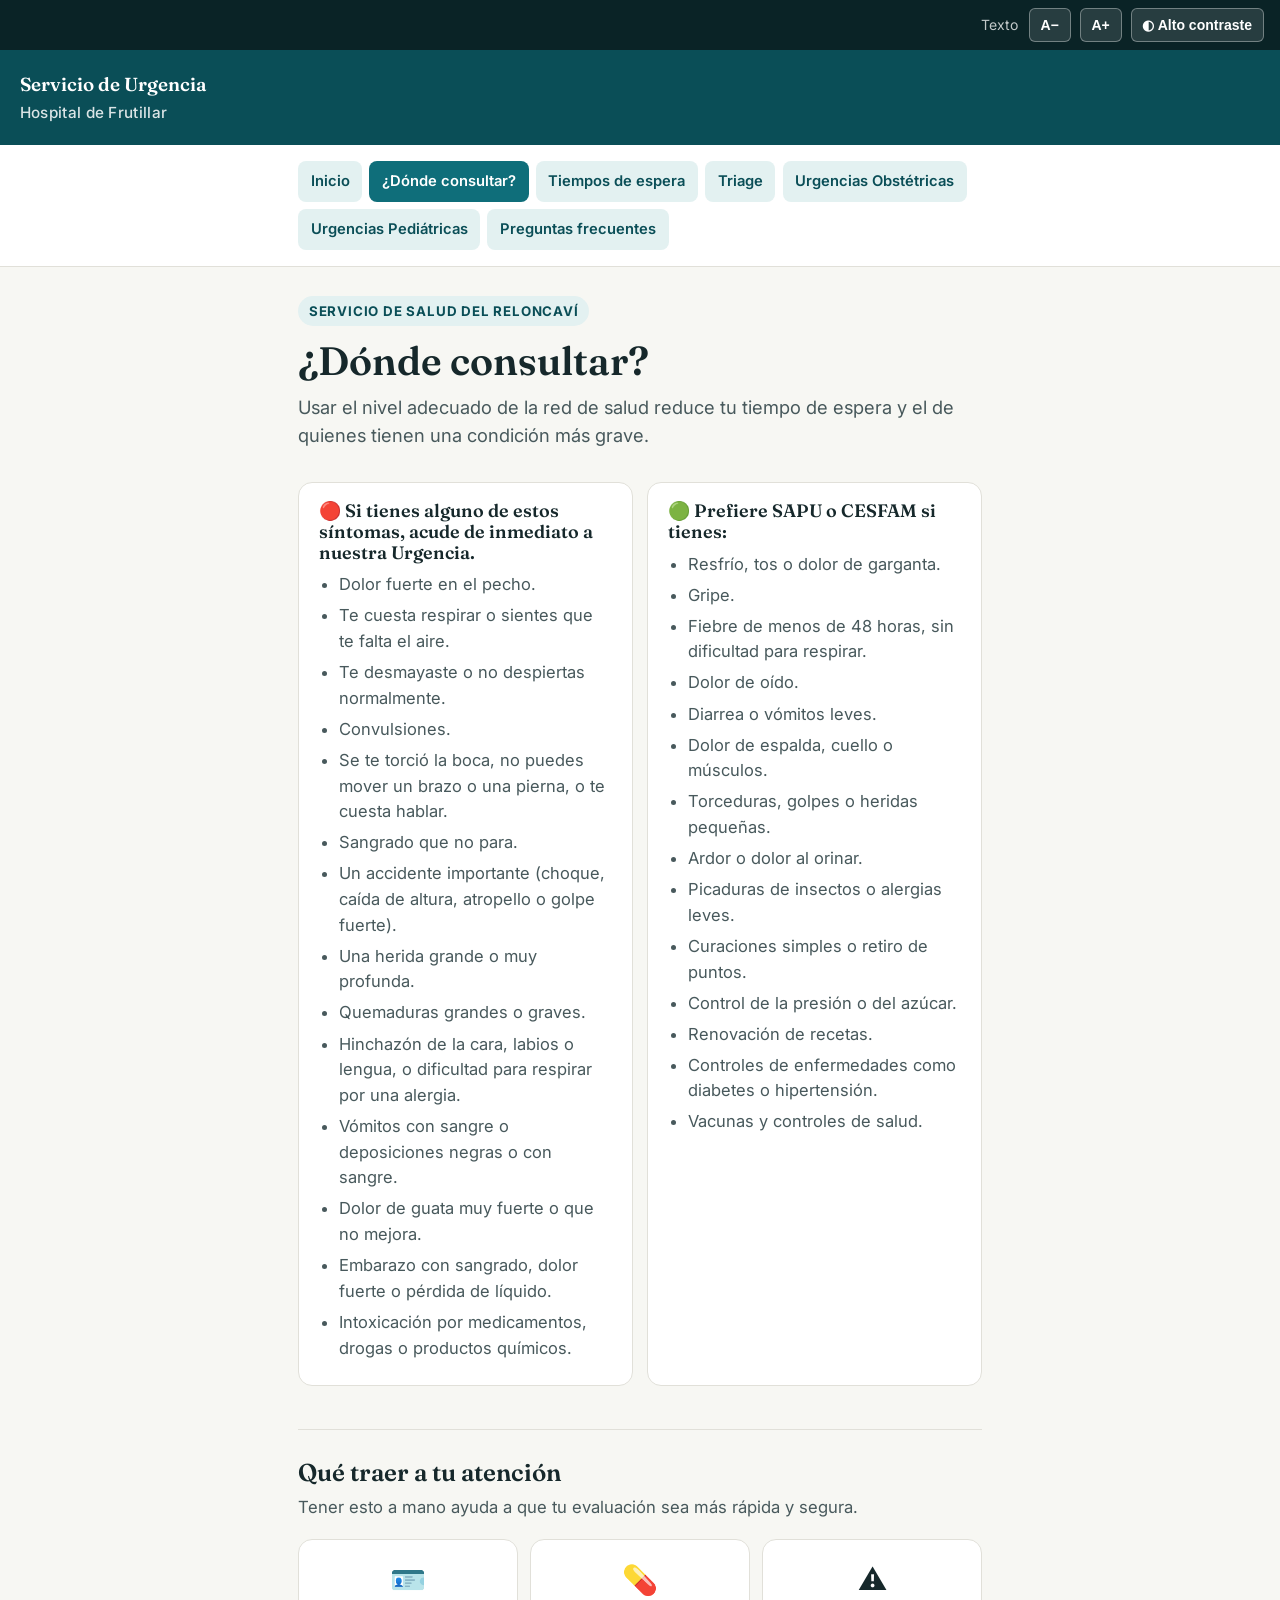
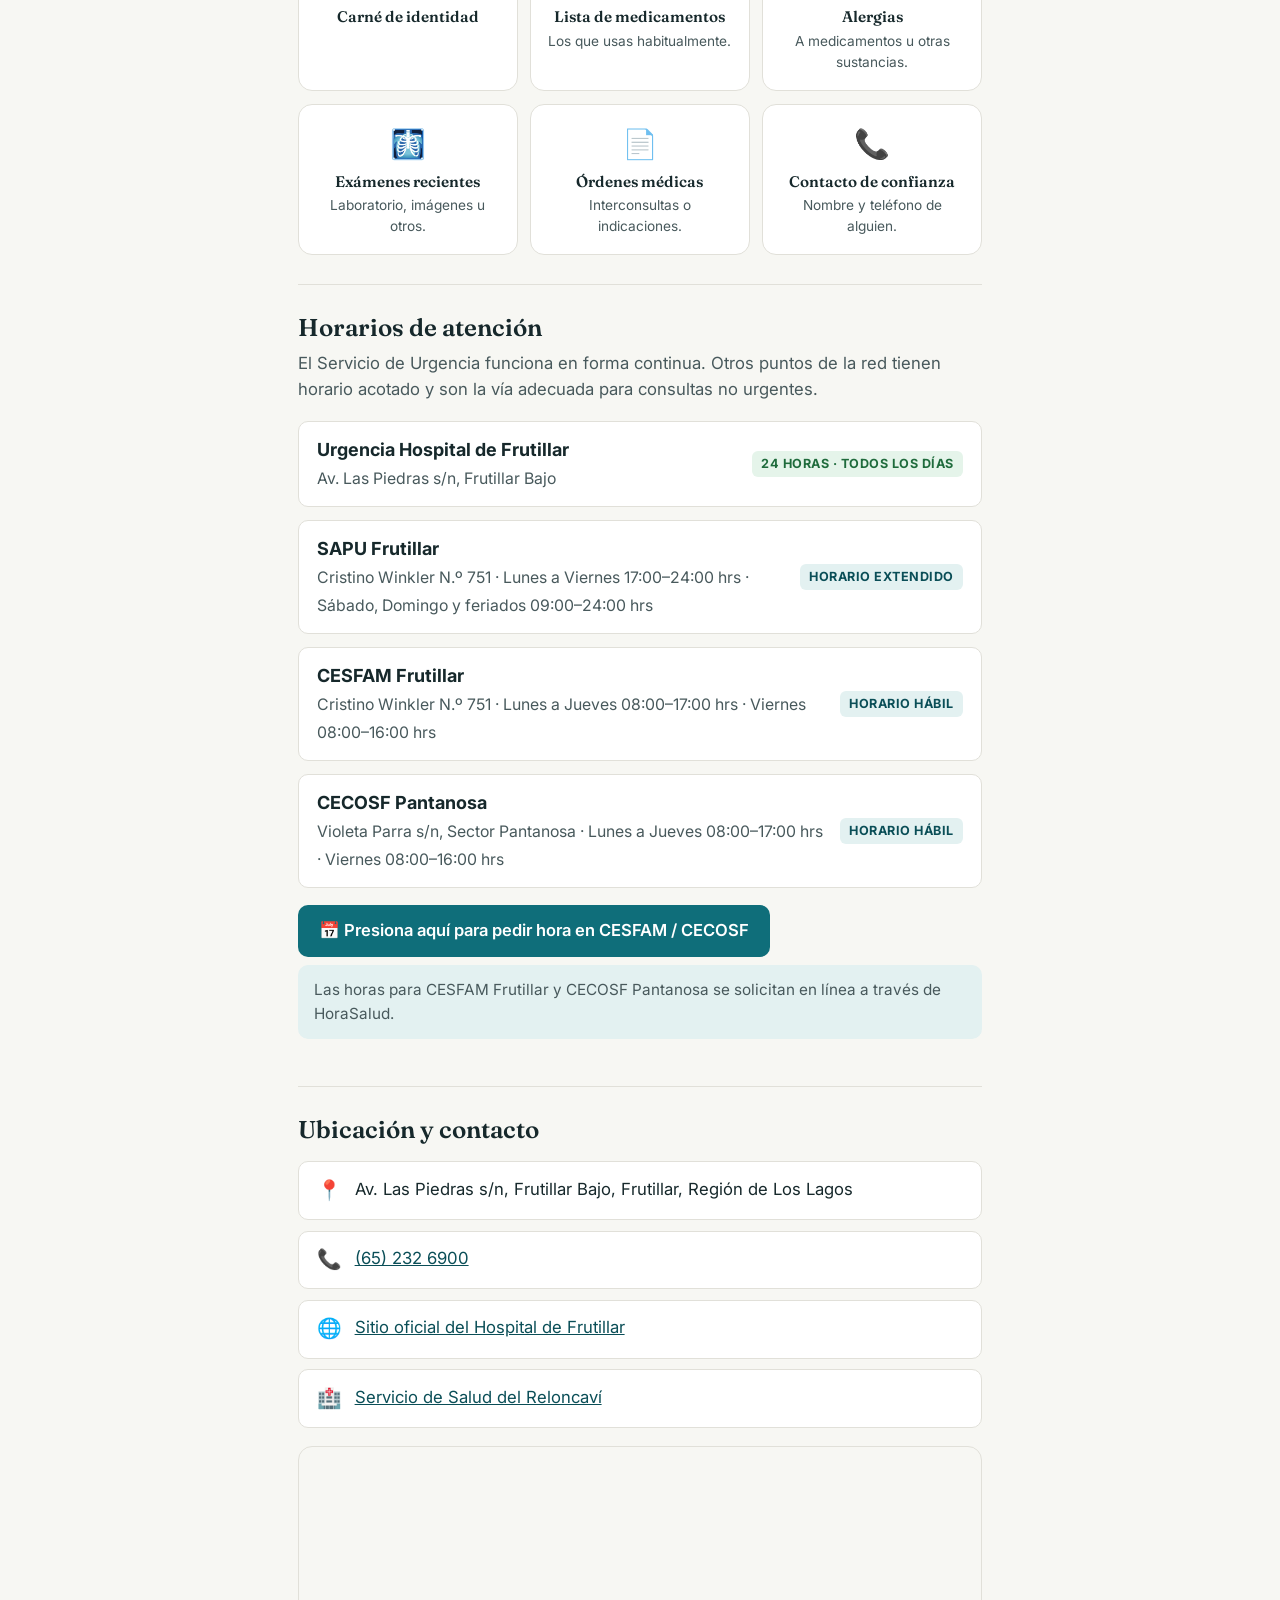
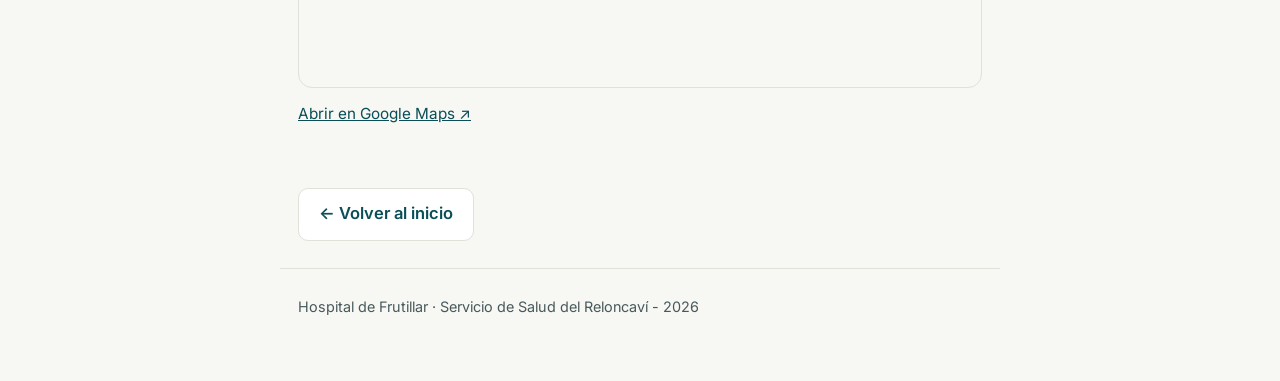
==== commit 60727fb5: "Update donde-consultar.html" ====
--- a/donde-consultar.html
+++ b/donde-consultar.html
@@ -94,34 +94,41 @@
   <section id="comparativa" class="reveal section-flush">
     <div class="compare">
       <article class="card">
-        <h3>🔴 Ve a Urgencia si presentas</h3>
+        <h3>🔴 Si tienes alguno de estos síntomas, acude de inmediato a nuestra Urgencia.</h3>
         <ul>
-          <li>Dolor de pecho, dificultad para respirar</li>
-          <li>Pérdida de conciencia o confusión súbita</li>
-          <li>Sangrado abundante o trauma importante</li>
-          <li>Signos de accidente cerebrovascular (debilidad/asimetría facial, dificultad para hablar)</li>
-          <li>Fiebre alta con compromiso del estado general</li>
-          <li>Convulsiones</li>
-          <li>Vómitos con sangre o sangrado digestivo</li>
-          <li>Reacción alérgica severa (hinchazón de cara/garganta, dificultad para respirar)</li>
-          <li>Intoxicación o sospecha de sobredosis</li>
-          <li>Quemaduras extensas o profundas</li>
-          <li>Embarazo con sangrado o dolor intenso</li>
+          <li>Dolor fuerte en el pecho.</li>
+          <li>Te cuesta respirar o sientes que te falta el aire.</li>
+          <li>Te desmayaste o no despiertas normalmente.</li>
+          <li>Convulsiones.</li>
+          <li>Se te torció la boca, no puedes mover un brazo o una pierna, o te cuesta hablar.</li>
+          <li>Sangrado que no para.</li>
+          <li>Un accidente importante (choque, caída de altura, atropello o golpe fuerte).</li>
+          <li>Una herida grande o muy profunda.</li>
+          <li>Quemaduras grandes o graves.</li>
+          <li>Hinchazón de la cara, labios o lengua, o dificultad para respirar por una alergia.</li>
+          <li>Vómitos con sangre o deposiciones negras o con sangre.</li>
+          <li>Dolor de guata muy fuerte o que no mejora.</li>
+          <li>Embarazo con sangrado, dolor fuerte o pérdida de líquido.</li>
+          <li>Intoxicación por medicamentos, drogas o productos químicos.</li>
         </ul>
       </article>
       <article class="card">
-        <h3>🟢 Prefiere SAPU / CESFAM si presentas</h3>
+        <h3>🟢 Prefiere SAPU o CESFAM si tienes:</h3>
         <ul>
-          <li>Síntomas respiratorios o digestivos leves</li>
-          <li>Control de enfermedades crónicas estables</li>
-          <li>Renovación de recetas o certificados</li>
-          <li>Curaciones simples o dolor leve de días de evolución</li>
-          <li>Resfrío, gripe o cuadros virales leves</li>
-          <li>Dolor de garganta u otitis sin signos de alarma</li>
-          <li>Diarrea sin signos de deshidratación</li>
-          <li>Lumbago o dolores musculares leves</li>
-          <li>Control de presión arterial o glicemia</li>
-          <li>Vacunas y controles de niño sano</li>
+          <li>Resfrío, tos o dolor de garganta.</li>
+          <li>Gripe.</li>
+          <li>Fiebre de menos de 48 horas, sin dificultad para respirar.</li>
+          <li>Dolor de oído.</li>
+          <li>Diarrea o vómitos leves.</li>
+          <li>Dolor de espalda, cuello o músculos.</li>
+          <li>Torceduras, golpes o heridas pequeñas.</li>
+          <li>Ardor o dolor al orinar.</li>
+          <li>Picaduras de insectos o alergias leves.</li>
+          <li>Curaciones simples o retiro de puntos.</li>
+          <li>Control de la presión o del azúcar.</li>
+          <li>Renovación de recetas.</li>
+          <li>Controles de enfermedades como diabetes o hipertensión.</li>
+          <li>Vacunas y controles de salud.</li>
         </ul>
       </article>
     </div>
